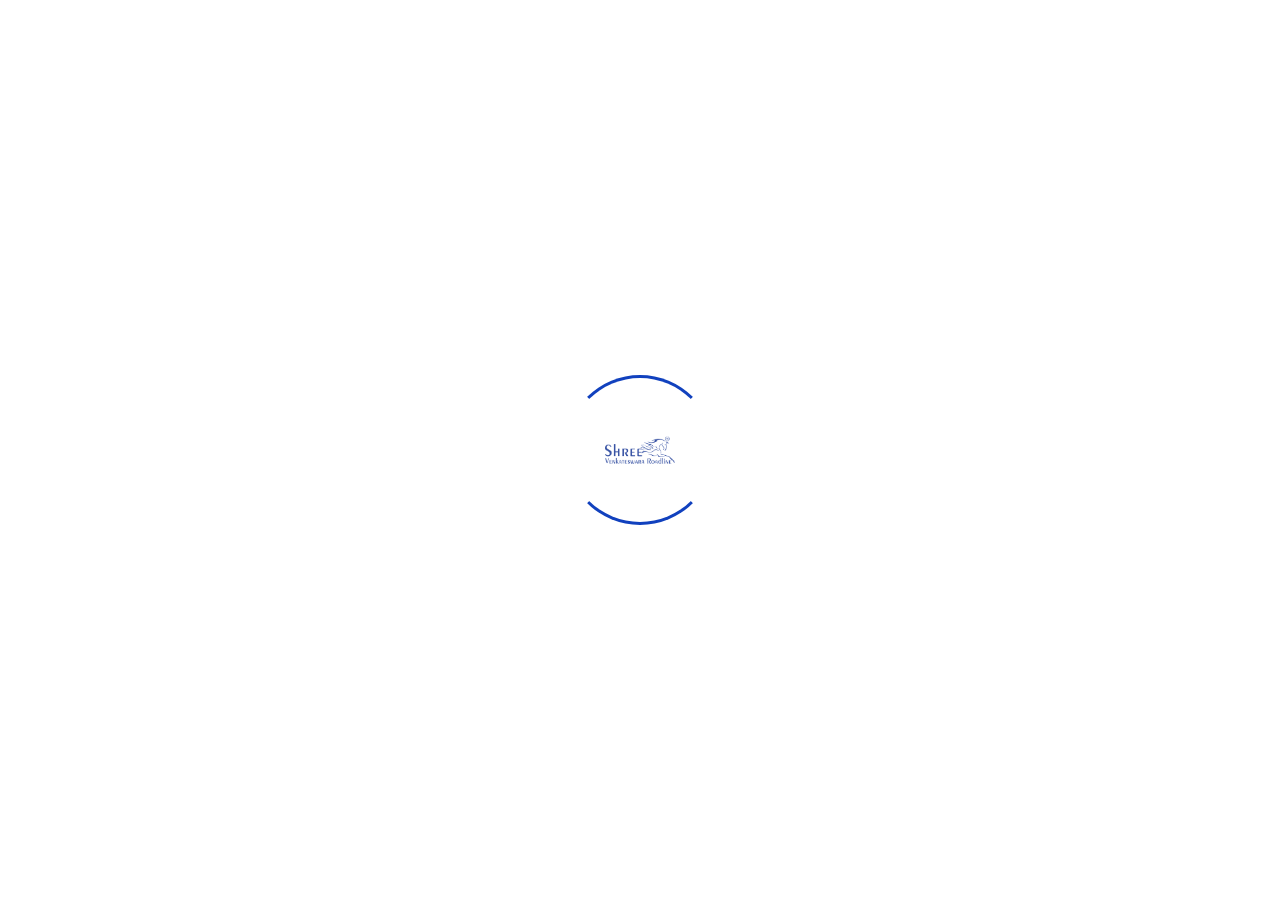
==== About.html @ d916f6ee "temp" ====
﻿<!DOCTYPE html>
<html lang="zxx">

<head>
    <meta charset="utf-8">
    <meta http-equiv="x-ua-compatible" content="ie=edge">
    <title>Shree Venkateswara Roadline - Worldwide Shipping and Professional Solutions</title>
    <meta name="keywords" content="Shree Venkateswara Roadline - Worldwide Shipping and Professional Solutions">
    <meta name="robots" content="INDEX,FOLLOW">
    <!-- Mobile Specific Metas -->
    <meta name="viewport" content="width=device-width, initial-scale=1, shrink-to-fit=no">
    <!-- Favicons  -->
    <link rel="icon" type="image/png" sizes="32x32" href="assets/images/favicon.png">
    <!-- framework of css -->
    <link rel="stylesheet" href="assets/css/bootstrap-lib/bootstrap.min.css">
    <!-- default sheet of css -->
    <link rel="stylesheet" href="assets/css/default.css">
    <!-- style sheet of css -->
    <link rel="stylesheet" href="assets/css/style.css">
    <!-- font awesome icon link  -->
    <link rel="stylesheet" href="assets/font-awesome-lib/icon/all.min.css">
    <!-- slick-slider link css -->
    <link rel="stylesheet" href="assets/css/slick.min.css">
    <!-- animation of css -->
    <link rel="stylesheet" href="assets/css/aos.css">
</head>

<body>
    <div class="site-wrapper">
        <!-- 1.1. Header section -->
        <header>
            <div class="container">
                <!-- Main Navbar -->
                <nav class="navbar navbar-expand-lg">
                    <div class="container-fluid">
                        <a class="nav-logo" href="index.html">
                            <figure><img src="assets/images/logo1.png" alt="logo"></figure>
                        </a>
                        <div class="collapse navbar-collapse">
                            <ul class="navbar-nav mb-2 mb-lg-0">
                                <li class="nav-item">
                                    <a class="nav-link" href="index.html">Home</a>
                                </li>
                                <li class="nav-item">
                                    <a class="nav-link active" href="About.html">About Us</a>
                                </li>
                                <!-- <li class="nav-item">
                                    <a class="nav-link" href="Services.html">Services</a>
                                </li> -->
                                <!-- <li class="dropdown">
                                    <a class="nav-link" href="#">Pages <i class="fa-sharp fa-solid fa-sort-down"></i></a>
                                    <ul class="dropdown-menu">
                                        <li>
                                            <a class="dropdown-item" href="Blog.html">Our Blog</a>
                                        </li>
                                        <li>
                                            <a class="dropdown-item" href="BlogDetails.html">Blog Detail</a>
                                        </li>
                                        <li>
                                            <a class="dropdown-item" href="CaseStudies.html">Case Studies</a>
                                        </li>
                                        <li>
                                            <a class="dropdown-item" href="CaseStudiesDetail.html">Case Studies
                                                Detail</a>
                                        </li>
                                        <li>
                                            <a class="dropdown-item" href="Testimonial.html">Testimonials</a>
                                        </li>
                                        <li>
                                            <a class="dropdown-item" href="Faq.html">FAQs</a>
                                        </li>
                                        <li>
                                            <a class="dropdown-item" href="ErrorPage.html">404</a>
                                        </li>
                                        <li>
                                            <a class="dropdown-item" href="ComingSoon.html">Coming Soon</a>
                                        </li>
                                    </ul>
                                </li>
                                <li class="nav-item">
                                    <a class="nav-link" href="Team.html">Team</a>
                                </li> -->
                                <li class="nav-item">
                                    <a class="nav-link" href="Contact.html">Contact</a>
                                </li>
                            </ul>
                        </div>
                        <div> <a href="Contact.html" class="hover1">Get a Quote</a></div>
                        <button onclick="open_aside()" type="button" aria-label="openSide">
                            <i class="fa-solid fa-bars"></i>
                        </button>
                    </div>
                </nav>
                <!-- Side Navbar for Small Screen -->
                <aside>
                    <div id="sideNav">
                        <div class="d-flex nav-logo ">
                            <figure class="navbar-brand">
                                <a href="index.html"><img src="assets/images/logo1.png" alt="logo"></a>
                            </figure>
                            <button class="fa-solid fa-xmark" onclick="close_aside()" aria-label="closeSide"></button>
                        </div>
                        <ul>
                            <li class="nav-item">
                                <a aria-current="page" href="index.html">Home</a>
                            </li>
                            <li class="nav-item">
                                <a class="active" href="About.html">About Us</a>
                            </li>
                            <!-- <li class="nav-item">
                                <a href="Services.html">Services</a>
                            </li>
                            <li class="nav-item">
                                <a href="Team.html">Team</a>
                            </li> -->
                            <li class="nav-item">
                                <a href="Contact.html">Contact</a>
                            </li>
                            <!-- <li class="nav-item">
                                <div id="slid-btn">
                                    <button>Pages</button>
                                    <i class="fa-solid fa-caret-down ps-2"></i>
                                </div>
                                <ul id="slid-drop">
                                    <li><a href="Blog.html">Our Blog</a></li>
                                    <li><a href="BlogDetails.html">Blog Detail</a></li>
                                    <li><a href="CaseStudies.html">Case Studies</a></li>
                                    <li><a href="CaseStudiesDetail.html">Case Studies Detail</a></li>
                                    <li><a href="Testimonial.html">Testimonials</a></li>
                                    <li><a href="Faq.html">FAQs</a></li>
                                    <li><a href="ErrorPage.html">404</a></li>
                                    <li><a href="ComingSoon.html">Coming Soon</a></li>
                                </ul>
                            </li> -->
                        </ul>
                    </div>
                </aside>
            </div>
        </header>
        <!-- End of 1.1. Header section -->

        <!-- 2.1. SubPage-Hero section -->
        <section class="SubPage-Hero">
            <div class="container" data-aos="fade-down">
                <h1>About Us</h1>
                <p>At Shree Venkateswara Roadline, we’re more than just a transport company –
                     we’re a dedicated partner in your business’s success,
                      bringing experience, integrity, and the drive to deliver excellence every day.</p>
            </div>
        </section>
        <!-- End of 2.1. SuBpage-Hero section -->

        <!-- 2.2. Company-Info section -->
        <section class="Company-Info">
            <div class="container">
                <div class="row">
                    <div class="col-lg-6">
                        <div data-aos="fade-down">
                            <figure>
                                <img src="assets/images/About/about.jpg" alt="aboutImg1">
                            </figure>
                            <div class="d-flex justify-content-between mt-lg-4 gap-3">
                                <div>
                                    <h1><span class="number" data-final-value="15+">0</span>+</h1>
                                    <h3>Years Of Experience</h3>
                                </div>
                                <div>
                                    <h1><span class="number" data-final-value="99">0</span>%</h1>
                                    <h3>Successful Transport</h3>
                                </div>
                            </div>
                        </div>
                    </div>
                    <div class="col-lg-6">
                        <div class="flex-column gap-4" data-aos="fade-up">
                            <div>
                                <h2>Company History</h2>
                                <h3>Experience, Commitment, and Dedication 


                                    <span>
                                        in Every Mile
                                    </span>
                                </h3>
                                <p style="text-align: justify;">Shree Venkateswara Roadline [Regd.], a trusted name in the transport and logistics industry. 
                                    Founded by R.G. Ramaraj, an experienced professional with over seven years of experience in handling and transport services with 
                                    Sunder & Co., our company has grown steadily since its inception on 2005. Starting with a single trailer, we have expanded our fleet and services significantly, 
                                    fueled by our dedication to reliable service and strong customer relationships.</p>
                            </div>
                            <div class="d-flex flex-column gap-4 position-relative">
                                <hr>
                                <div class="d-flex align-items-start">
                                    <figure class="mt-2"><img src="assets/images/icons/costEffective.png" alt="icon1">
                                    </figure>
                                    <div class="pt-5">
                                        <h3>Preparation for Delivery</h3>
                                        <p class="m-0">from final route planning to confirming delivery requirements.
                                        </p>
                                    </div>
                                </div>
                                <div class="d-flex align-items-start">
                                    <figure class="mt-2"><img src="assets/images/icons/wideRange.png" alt="icon2">
                                    </figure>
                                    <div class="pt-5">
                                        <h3>On-the-Road Execution</h3>
                                        <p class="m-0">Transporting the goods with precision, ensuring that every detail is taken care of during the journey for a smooth and efficient delivery process.
                                    </p>
                                    </div>
                                </div>
                                <div class="d-flex align-items-start">
                                    <figure class="mt-2"><img src="assets/images/icons/LogisticsOperation.png" alt="icon3"></figure>
                                    <div class="pt-5">
                                        <h3>Final Mile Completion and Customer Satisfaction</h3>
                                        <p class="m-0">The final step – delivering your loads on time, in perfect condition, with seamless coordination for the successful handover to the customer.
                                        </p>
                                    </div>
                                </div>
                            </div>
                            <div class="pt-4">
                                <a class="hover1" href="Contact.html">Contact Us</a>
                            </div>
                        </div>
                    </div>
                </div>
            </div>
        </section>
        <!-- End of 2.2. Company-Info section -->

        <!-- 2.3. Values section -->
        <section class="Values">
            <div class="container">
                <div class="row">
                    <div class="col-md-6">
                        <div>
                            <h4>Company Values</h4>
                            <h2><span>Our Core</span> Values</h2>
                            <p>We are dedicated to ongoing improvement, providing affordable pricing while fostering long-term partnerships with our clients through honest, efficient, and trustworthy service. Partner with us for all your logistics needs and experience the reliability you deserve.


                            </p>
                        </div>
                    </div>
                    <div class="col-md-6">
                        <figure>
                            <img src="assets/images/About/about-us2.png" alt="aboutUs">
                        </figure>
                    </div>
                </div>
                <div class="row mt-4 gy-4 justify-content-center ">
                    <div class="col-lg-3 col-sm-5">
                        <div class="d-flex gap-4 align-items-center flex-column h-100" data-aos="flip-left">
                            <figure>
                                <img src="assets/images/icons/growth.png" alt="valuesIcon">
                            </figure>
                            <h3>Growth</h3>
                        </div>
                    </div>
                    <div class="col-lg-3 col-sm-5">
                        <div class="d-flex gap-4 align-items-center flex-column h-100" data-aos="flip-left">
                            <figure>
                                <img src="assets/images/icons/collab.png" alt="valuesIcon">
                            </figure>
                            <h3>Collaboration</h3>
                        </div>
                    </div>
                    <div class="col-lg-3 col-sm-5">
                        <div class="d-flex gap-4 align-items-center flex-column h-100" data-aos="flip-left">
                            <figure>
                                <img src="assets/images/icons/commitment.png" alt="valuesIcon">
                            </figure>
                            <h3>Commitment</h3>
                        </div>
                    </div>
                    <div class="col-lg-3 col-sm-5">
                        <div class="d-flex gap-4 align-items-center flex-column h-100" data-aos="flip-left">
                            <figure>
                                <img src="assets/images/icons/integrity.png" alt="valuesIcon">
                            </figure>
                            <h3>Integrity & Respect</h3>
                        </div>
                    </div>
                </div>
            </div>
        </section>
        <!-- End of 2.3. Values section -->

        <!-- 1.5. Logistics section -->
        <section class="Logistics .About_Logistics">
            <div class="container">
                <div class="row">
                    <div class="col-lg-6 d-none d-lg-block"></div>
                    <div class="col-lg-6">
                        <div data-aos="fade-up">
                            <h4>We are Logistics</h4>
                            <h2>Your Best Guide to Moving your Logistics in Southern India</h2>
                            <!-- <p>Lorem Ipsum is simply dummy text of the printing and typesetting industry.</p>
                            <form name="track">
                                <input autocomplete="off" type="text" name="trackingId" placeholder="Enter Your Tracking Id" required="">
                                <button class="hover2">Track</button>
                            </form> -->
                        </div>
                    </div>
                </div>
            </div>
        </section>
        <!-- End of 1.5. Logistics section -->

        <!-- 1.6. Choose-us section -->
        <section class="Choose-us">
            <div class="container">
                <div class="row">
                    <div class="col-lg-6">
                        <div data-aos="fade-up">
                            <h4>Why Choose Us</h4>
                            <h2>Trusted By Hundreds <span>Of Happy Customers</span></h2>
                            <!-- <p>Lorem Ipsum is simply dummy text of the printing and typesetting industry. Lorem Ipsum
                                has
                                been
                                the
                                industry's standard
                                dummy text ever.</p> -->
                            <div><a href="Services.html" class="hover1">Read More</a></div>
                            <div class="d-flex">
                                <div data-aos="flip-left">
                                    <figure><img src="assets/images/icons/tracking.png" alt="chooseUsIcon1"></figure>
                                    <h3>Seamless delivery</h3>
                                    <!-- <p>Lorem Ipsum is simply dummy text</p> -->
                                </div>
                                <div data-aos="flip-left">
                                    <figure><img src="assets/images/icons/headphone.png" alt="chooseUsIcon2"></figure>
                                    <h3>Dedicated Support</h3>
                                    <!-- <p>Lorem Ipsum is simply dummy text</p> -->
                                </div>
                            </div>
                        </div>
                    </div>
                    <div class="col-lg-6">
                        <figure data-aos="fade-up">
                            <img src="assets/images/About/why-us.png" alt="chooseUsImg">
                        </figure>
                    </div>
                </div>
            </div>
        </section>
        <!-- End of 1.6. Choose-us section -->

        <!-- 1.14. News section -->
        <!-- <section class="News About-News">
            <div class="container">
                <h4>Latest News</h4>
                <h2 class="my-2">Our Article And Resources</h2>
                <p>Lorem ipsum dolor sit amet consectetur. Nullam vel semper vivamus tempus proin tristique amet nunc
                    lacus
                </p>
                <div class="row">
                    <div class="col-sm-6 col-md-4 mt-3 mt-md-0">
                        <figure data-aos="flip-left">
                            <div class="d-flex">
                                <div>
                                    <figure>
                                        <img src="assets/images/About/person1.png" alt="personProfileImg1">
                                        <p><a href="#">John Doe</a></p>
                                    </figure>
                                    <figure>
                                        <i class="fa-regular fa-message"></i>
                                        <p><a href="#">2 Comments</a></p>
                                    </figure>
                                </div>
                                <h5><a class="text-dark" href="BlogDetails.html">Loreum Ipsum Dummy Text data
                                        Loreum Ipsum Dummy Text Data</a></h5>
                                <p>"Lorem dolor sit amet. Lorem dolor sit amet. Lorem dolor sit amet. Lorem dolor sit
                                    amet. Lorem dolor sit amet. Lorem dolor sit amet."</p>
                                <div><a href="BlogDetails.html"><i class="fa-solid fa-arrow-right"></i> Read More</a>
                                </div>
                            </div>
                            <img src="assets/images/About/News1.png" alt="NewsSection1">
                        </figure>
                    </div>
                    <div class="col-sm-6 col-md-4 mt-3 mt-md-0">
                        <figure data-aos="flip-left">
                            <div class="d-flex">
                                <div>
                                    <figure>
                                        <img src="assets/images/About/person2.png" alt="personProfileImg2">
                                        <p><a href="#">Williamson</a></p>
                                    </figure>
                                    <figure>
                                        <i class="fa-regular fa-message"></i>
                                        <p><a href="#">2 Comments</a></p>
                                    </figure>
                                </div>
                                <h5><a class="text-dark" href="BlogDetails.html">Loreum Ipsum Dummy Text data
                                        Loreum Ipsum Dummy Text Data</a></h5>
                                <p>"Lorem dolor sit amet. Lorem dolor sit amet. Lorem dolor sit amet. Lorem dolor sit
                                    amet. Lorem dolor sit amet. Lorem dolor sit amet."</p>
                                <div><a href="BlogDetails.html"><i class="fa-solid fa-arrow-right"></i> Read More</a>
                                </div>
                            </div>
                            <img src="assets/images/About/News2.png" alt="NewsSection2">
                        </figure>
                    </div>
                    <div class="col-sm-6 col-md-4 mt-3 mt-md-0">
                        <figure data-aos="flip-left">
                            <div class="d-flex">
                                <div>
                                    <figure>
                                        <img src="assets/images/About/person3.png" alt="personProfileImg3">
                                        <p><a href="#">Elizabeth</a></p>
                                    </figure>
                                    <figure>
                                        <i class="fa-regular fa-message"></i>
                                        <p><a href="#">2 Comments</a></p>
                                    </figure>
                                </div>
                                <h5><a class="text-dark" href="BlogDetails.html">Loreum Ipsum Dummy Text data
                                        Loreum Ipsum Dummy Text Data</a></h5>
                                <p>"Lorem dolor sit amet. Lorem dolor sit amet. Lorem dolor sit amet. Lorem dolor sit
                                    amet. Lorem dolor sit amet. Lorem dolor sit amet."</p>
                                <div><a href="BlogDetails.html"><i class="fa-solid fa-arrow-right"></i> Read More</a>
                                </div>
                            </div>
                            <img src="assets/images/About/News3.png" alt="NewsSection3">
                        </figure>
                    </div>
                </div>
            </div>
        </section> -->
        <!-- End of 1.14. News section -->

        <!-- 1.15. Subscribe section -->
        <!-- <section class="Subscribe">
            <div class="container">
                <div class="position-relative">
                    <div class="row">
                        <div class="col-lg-4 col-md-5">
                            <figure><img src="assets/images/index/footer.png" alt="personsImage"></figure>
                        </div>
                        <div class="col-lg-8 col-md-7">
                            <div class="content">
                                <h3>Subscribe Our News Letter</h3>
                                <h2>Coverage That Protect Your World!</h2>
                                <form>
                                    <div>
                                        <input type="email" name="subscribeMail" placeholder="Type Your Email" required="">
                                        <button type="submit">Subscribe</button>
                                    </div>
                                </form>
                            </div>
                        </div>
                    </div>
                </div>
                <div class="modal fade" data-bs-backdrop="static" data-bs-keyboard="false" tabindex="-1" aria-hidden="true">
                    <div class="modal-dialog modal-dialog-centered">
                        <div class="modal-content">
                            <img src="assets/images/icons/submitted.gif" alt="submitIcon">
                            <div>
                                <h3>Email Submitted</h3>
                                <h6>Your Email has been successfully submitted. Thanks for Subscribing</h6>
                            </div>
                            <button type="button" class="hover1 m-auto" data-bs-dismiss="modal">Close</button>
                        </div>
                    </div>
                </div>
            </div>
        </section> -->
        <!-- End of 1.15. Subscribe section -->

        <!-- 1.16. Footer section -->
        <footer>
            <div class="container">
                <div class="d-flex content">
                    <div class="d-flex flex-column gap-4 justify-content-between ">
                        <div class="d-flex align-items-center flex-column gap-5">
                            <div>
                                <figure><a href="index.html"><img src="assets/images/logo2.png" alt="logo"></a></figure>
                            </div>
                            <!-- <div class="social d-flex">
                                <a href="#"><i class="fa-brands fa-facebook"></i></a>
                                <a href="#"><i class="fa-brands fa-instagram"></i></a>
                                <a href="#"><i class="fa-brands fa-twitter"></i></a>
                                <a href="#"><i class="fa-brands fa-linkedin"></i></a>
                            </div> -->
                        </div>
                        <div class="d-flex gap-lg-5 gap-md-4 gap-4 align-items-end flex-wrap">
                            <div>
                                <a href="#">
                                    <div class="d-flex gap-md-3 gap-2 align-items-center">
                                        <div><i class="fa-solid fa-house"></i></div>
                                        <div>
                                            <h4>Company Address</h4>
                                            <p>#263, V.S.Mani nagar,First Gate, First Floor, Chennai - 600060</p>
                                        </div>
                                    </div>
                                </a>
                            </div>
                            <hr>
                            <div>
                                <a href="#">
                                    <div class="d-flex gap-md-3 gap-2 align-items-center">
                                        <div><i class="fa-solid fa-envelope"></i></div>
                                        <div>
                                            <h4>Email Address</h4>                                            
                                            <p><a href="mailto:shreevenkateswararoadline@gmail.com">shreevenkateswararoadline@gmail.com</a></p>
                                        </div>
                                    </div>
                                </a>
                            </div>
                            <hr>
                            <div>
                                <a href="#">
                                    <div class="d-flex gap-md-3 gap-2 align-items-center">
                                        <div><i class="fa-solid fa-phone"></i></div>
                                        <div>
                                            <h4>Phone Number</h4>
                                            <p>044-25530296</p>
                                        </div>
                                    </div>
                                </a>
                            </div>
                        </div>
                    </div>
                    <hr>
                    <div>
                        <ul class="d-flex m-0">
                            <li><a href="index.html">Home</a></li>
                            <li><a href="About.html">About Us</a></li>
                            <!-- <li><a href="Services.html">Services</a></li>
                            <li><a href="Team.html">Team</a></li> -->
                            <li><a href="Contact.html">Contact</a></li>
                        </ul>
                    </div>
                </div>
            </div>
            <div class="copyright  ">
                <div class="container">
                    <p>Copyright &copy; 2024 Shree Venkateswara Roadline. All Rights Reserved.</p>
                </div>
            </div>
            <div class="scrollToTop">
                <div class="arrowUp">
                    <i class="fa-solid fa-arrow-up"></i>
                </div>
                <div class="water">
                    <svg viewbox="0 0 560 20" class="water_wave water_wave_back">
                        <use xlink:href="#wave"></use>
                    </svg>
                    <svg viewbox="0 0 560 20" class="water_wave water_wave_front">
                        <use xlink:href="#wave"></use>
                    </svg>
                    <svg version="1.1" xmlns="http://www.w3.org/2000/svg" xmlns:xlink="http://www.w3.org/1999/xlink" viewbox="0 0 560 20" style="display: none;">
                        <symbol id="wave">
                            <path d="M420,20c21.5-0.4,38.8-2.5,51.1-4.5c13.4-2.2,26.5-5.2,27.3-5.4C514,6.5,518,4.7,528.5,2.7c7.1-1.3,17.9-2.8,31.5-2.7c0,0,0,0,0,0v20H420z">
                            </path>
                            <path d="M420,20c-21.5-0.4-38.8-2.5-51.1-4.5c-13.4-2.2-26.5-5.2-27.3-5.4C326,6.5,322,4.7,311.5,2.7C304.3,1.4,293.6-0.1,280,0c0,0,0,0,0,0v20H420z">
                            </path>
                            <path d="M140,20c21.5-0.4,38.8-2.5,51.1-4.5c13.4-2.2,26.5-5.2,27.3-5.4C234,6.5,238,4.7,248.5,2.7c7.1-1.3,17.9-2.8,31.5-2.7c0,0,0,0,0,0v20H140z">
                            </path>
                            <path d="M140,20c-21.5-0.4-38.8-2.5-51.1-4.5c-13.4-2.2-26.5-5.2-27.3-5.4C46,6.5,42,4.7,31.5,2.7C24.3,1.4,13.6-0.1,0,0c0,0,0,0,0,0l0,20H140z">
                            </path>
                        </symbol>
                    </svg>
                </div>
            </div>
        </footer>
        <!-- End of 1.16. Footer section -->
    </div>

    <!-- bootstrap min javascript -->
    <script data-cfasync="false" src="../cdn-cgi/scripts/5c5dd728/cloudflare-static/email-decode.min.js"></script><script src="assets/js/javascript-lib/bootstrap.min.js"></script>
    <!-- j Query -->
    <script src="assets/js/jquery.js"></script>
    <!-- slick slider js -->
    <script src="assets/js/slick.min.js"></script>
    <!-- main javascript -->
    <script src="assets/js/custom.js"></script>
    <!-- animation from javascript -->
    <script src="assets/js/aos.js"></script>
    <script>
        AOS.init({
            once: true,
            duration: 1500,
        });
    </script>
<script>(function(){function c(){var b=a.contentDocument||a.contentWindow.document;if(b){var d=b.createElement('script');d.innerHTML="window.__CF$cv$params={r:'8df20a2b78b6833f',t:'MTczMTAzMTk2NC4wMDAwMDA='};var a=document.createElement('script');a.nonce='';a.src='/cdn-cgi/challenge-platform/scripts/jsd/main.js';document.getElementsByTagName('head')[0].appendChild(a);";b.getElementsByTagName('head')[0].appendChild(d)}}if(document.body){var a=document.createElement('iframe');a.height=1;a.width=1;a.style.position='absolute';a.style.top=0;a.style.left=0;a.style.border='none';a.style.visibility='hidden';document.body.appendChild(a);if('loading'!==document.readyState)c();else if(window.addEventListener)document.addEventListener('DOMContentLoaded',c);else{var e=document.onreadystatechange||function(){};document.onreadystatechange=function(b){e(b);'loading'!==document.readyState&&(document.onreadystatechange=e,c())}}}})();</script></body>

</html>
---- assets/css/default.css ----
/*------------------------------------------------------------------
* Project:        Fregistax - Worldwide Shipping and Professional Solutions
* Author:         Evonicmedia
* URL:            https://themeforest.net/user/evonicmedia/portfolio
* Created:        08/19/2024
-------------------------------------------------------------------*/

/* import font family == Poppins == */
@import url('../../../css2');
/* import font family == Akshar == */
@import url('../../../css2-1');

html,
body,
div,
span,
applet,
object,
iframe,
h1,
h2,
h3,
h4,
h5,
h6,
a,
p,
blockquote,
pre,
abbr,
acronym,
address,
big,
cite,
code,
del,
dfn,
em,
img,
ins,
kbd,
q,
s,
samp,
small,
strike,
strong,
sub,
sup,
tt,
var,
b,
u,
i,
center,
dl,
dt,
dd,
ol,
ul,
li,
fieldset,
form,
label,
legend,
table,
caption,
tbody,
tfoot,
thead,
tr,
th,
td,
article,
aside,
canvas,
details,
embed,
figure,
figcaption,
footer,
header,
hgroup,
menu,
nav,
output,
ruby,
section,
summary,
time,
mark,
audio,
video {
    margin: 0;
    padding: 0;
    border: 0;
    font-size: 100%;
}

/* HTML5 display-role reset for older browsers */
/* =====  01. Reset  ====== */
article,
aside,
details,
figcaption,
figure,
footer,
header,
hgroup,
menu,
nav,
section {
    display: block;
    margin: 0;
}

body {
    font-family: 'Poppins', sans-serif;
    line-height: 1;
}

ol,
ul {
    list-style: none;
}

blockQuote,
q {
    Quotes: none;
}

blockQuote:before,
blockQuote:after,
q:before,
q:after {
    content: "";
}

button:focus,
select:focus,
input:focus,
textarea:focus {
    outline: none;
}

table {
    border-collapse: collapse;
    border-spacing: 0;
}

select {
    -webkit-user-select: none;
    -moz-user-select: none;
    -ms-user-select: none;
    user-select: none;
}

input:-webkit-autofill,
input:-webkit-autofill:hover,
input:-webkit-autofill:focus,
input:-webkit-autofill:active {
    border: 1px solid #F1F1F1;
    -webkit-text-fill-color: #000;
    -webkit-box-shadow: 0px 0px 0px 1000px #FFF inset;
    transition: background-color 5000s ease-in-out 0s;
}

select::-ms-expand {
    display: none;
}

label {
    font-weight: normal;
}

iframe {
    width: 100%;
}

/* =====  End of 01. Reset  ====== */
/* ===== 02. Global Style ===== */
h1 {
    font-size: 65px;
    font-weight: 700;
    line-height: 72px;
    font-family: 'Akshar', sans-serif;
}

h2 {
    font-size: 44px;
    font-weight: 700;
    line-height: 48px;
    font-family: 'Akshar', sans-serif;
}

h3 {
    font-size: 24px;
    font-weight: 500;
    line-height: 32px;
    font-family: 'Akshar', sans-serif;
}

h4 {
    font-size: 22px;
    font-weight: 500;
    line-height: 33px;
    font-family: 'Poppins', sans-serif;
}

h5 {
    font-size: 18px;
    font-weight: 500;
    line-height: 27px;
    font-family: 'Poppins', sans-serif;
}

h6 {
    font-size: 14px;
    font-weight: 500;
    line-height: 21px;
    font-family: 'Poppins', sans-serif;
}

p {
    font-size: 16px;
    line-height: 24px;
    font-weight: 400;
    font-family: 'Poppins', sans-serif;
}

button {
    font-size: 18px;
    line-height: 24px;
    font-weight: 400;
    font-family: 'Poppins', sans-serif;
}

a {
    font-size: 18px;
    line-height: 24px;
    font-family: 'Poppins', sans-serif;
    text-decoration: none;
}

.hover1 {
    display: inline-block;
    color: #FFF;
    background-color: #1141BE;
    padding: 15px 30px;
    border-radius: 8px;
    transition: all 0.3s ease;
}

.hover1:hover {
    background-color: #FFCD06 !important;
    color: #3E3F41 !important;
}

.hover2 {
    display: inline-block;
    color: #3E3F41;
    background-color: #FFCD06;
    padding: 15px 30px;
    border-radius: 8px;
}

.hover2:hover {
    background-color: #1141BE !important;
    color: #FFF !important;
    transition: all 0.3s ease;
}

/* form validation massage */
.modal-content {
    background: #F1F1F1;
    padding: 40px;
}

.modal-content img {
    margin: auto;
}

.modal-content div {
    padding: 40px 0px;
    width: 350px;
    margin: auto;
}

.modal-content h3,
.modal-content h6 {
    margin: auto;
    text-align: center;
}

.modal-content h6 {
    margin: 15px auto;
}

.modal .hover1 {
    width: 100px;
    padding: 12px 24px;
    border: none;
}

/* Scroll To Top Button */
.scrollToTop {
    display: none;
    height: 60px;
    width: 60px;
    position: fixed;
    bottom: 20px;
    right: 20px;
    background-color: #c6c5c5;
    border-radius: 50%;
    overflow: hidden;
    cursor: pointer;
    z-index: 999;
}

.scrollToTop .arrowUp {
    position: absolute;
    left: 0;
    top: 0;
    z-index: 3;
    width: 100%;
    height: 100%;
    display: flex;
    align-items: center;
    justify-content: center;
    color: #FFF;
    font-size: 24px;
}

.scrollToTop .water {
    position: absolute;
    left: 0;
    top: 0;
    z-index: 2;
    width: 100%;
    height: 100%;
    transform: translateY(100%);
    background-color: #4D6DE3;
    transition: all 0.3s;
}

.scrollToTop .water_wave {
    width: 200%;
    position: absolute;
    bottom: 100%;
}

.scrollToTop .water_wave_back {
    right: 0;
    fill: #C7EEFF;
    animation: wave-back 1.4s infinite linear;
}

.scrollToTop .water_wave_front {
    left: 0;
    fill: #4D6DE3;
    margin-bottom: -1px;
    animation: wave-front 0.7s infinite linear;
}

#preloader {
    position: fixed;
    top: 0;
    left: 0;
    width: 100%;
    height: 100%;
    background-color: #FFF;
    display: flex;
    justify-content: center;
    align-items: center;
    z-index: 99999;
}

#preloader .position-relative {
    width: 150px;
    height: 150px;
}

#preloader .spinner {
    position: absolute;
    border: 3px solid #FFF;
    border-top: 3px solid #1141BE;
    border-bottom: 3px solid #1141BE;
    border-radius: 50%;
    width: 100%;
    height: 100%;
    animation: spin 2s linear infinite;
}

#preloader img {
    width: 70px;
    position: absolute;
    top: 50%;
    left: 50%;
    transform: translate(-50%, -50%);
}

.site-wrapper {
    visibility: hidden;
    overflow-y: hidden;
    height: 0;
}

@keyframes wave-front {
    100% {
        transform: translateX(-50%);
    }
}

@keyframes wave-back {
    100% {
        transform: translateX(50%);
    }
}

@keyframes spin {
    0% {
        transform: rotate(0deg);
    }

    100% {
        transform: rotate(360deg);
    }
}

@media screen and (max-width: 991px) {
    h1 {
        font-size: 55px;
        line-height: 60px;
    }

    .container,
    .container-md,
    .container-sm {
        max-width: 900px;
    }
}

@media screen and (max-width: 768px) {
    h1 {
        font-size: 52px;
        line-height: 60px;
    }

    h2 {
        font-size: 36px;
        line-height: 39px;
    }

    h3 {
        font-size: 22px;
        line-height: 30px;
    }

    h4 {
        font-size: 20px;
        line-height: 24px;
    }

    h5 {
        font-size: 16px;
        line-height: 24px;
    }

    h6 {
        font-size: 14px;
        line-height: 21px;
    }

    p {
        font-size: 14px;
        line-height: 22px;
    }

    a,
    input {
        font-size: 16px;
    }

    .scrollToTop {
        bottom: 15px;
        right: 15px;
        width: 50px;
        height: 50px;
    }

    .scrollToTop i {
        font-size: 22px;
    }
}

@media screen and (max-width: 480px) {
    h1 {
        font-size: 40px;
        line-height: 50px;
    }

    h2 {
        font-size: 26px;
        line-height: 30px;
    }

    h3 {
        font-size: 18px;
        line-height: 24px;
    }

    h4 {
        font-size: 16px;
        line-height: 22px;
    }

    h5 {
        font-size: 12px;
        line-height: 16px;
    }

    h6 {
        font-size: 12px;
        line-height: 20px;
    }

    p {
        font-size: 12px;
        line-height: 16px;
    }

    a {
        font-size: 14px;
    }

    .modal-content div {
        width: 100%;
    }
}

@media screen and (max-width: 360px) {
    h1 {
        font-size: 38px;
        line-height: 45px;
    }
}

/* ===== End of 02. Global Style ===== */
---- assets/css/style.css ----
/* 

    Theme Name:     Fregistax - Worldwide Shipping and Professional Solutions
    Author:         Evonicmedia
    Version:        1.0
    URL:            https://themeforest.net/user/evonicmedia/portfolio
    Created:        08/19/2024



    [Table of Content]

	    01. Index Page Style
            1.1. Header section
            1.2. Hero section
            1.3. About-us section
            1.4. We-Do section
            1.5. Logistics section
            1.6. Choose-us section
            1.7. Achievements section
            1.8. Quote section
            1.9. Case-studies section
            1.10. Testimonials section
            1.11. Team section
            1.12. Guide section
            1.13. Questions section
            1.14. News section
            1.15. Subscribe section
            1.16. Footer section

        02. About Page Style
            2.1. SubPage-Hero section
            2.2. Company-Info section
            2.3. Values section

        03. Contact Page Style
            3.1. Contact-Us section
            3.2. Map section

        04. Testimonial Page Style
            4.1. Feedback section

        05. Blog Page Style

        06. BlogDetails Page Style
            6.1. Details section
            6.2. Reply section

        07. Services Page Style

        08. Team Page Style

        09. FAQ Page Style

        10. CaseStudies Page Style
            10.1. Past-studies section

        11. CaseStudiesDetail Page Style

        12. ComingSoon Page Style

        13. 404 Page Style
            13.1. Page-not-found section

 */





/* 1.1. Header section */

/* main navBar */
.navbar {
    padding: 12px 0px;
}

.navbar .container-fluid {
    align-items: center;
    gap: 30px;
}

.nav-logo img {
    width: 160px;
}

.navbar-collapse {
    justify-content: flex-end;
}

.navbar-collapse ul:nth-child(1) {
    display: flex;
    justify-content: space-between;
    align-items: center;
    gap: 12px;
}

.navbar-collapse ul:nth-child(1) li a {
    padding: 7px !important;
    font-weight: 400;
    color: #00263B;
}

header a.active,
header a:hover {
    color: #1141BE !important;
}

.navbar .container-fluid button {
    display: none;
    padding: 9px 14px;
    background-color: #1141BE;
    border: none;
    border-radius: 10px;
    font-size: 25px;
    color: #FFF;
}

.dropdown .fa-sort-down {
    position: relative;
    top: -2px;
}

.dropdown ul {
    width: 200px;
}

.dropdown-menu {
    display: block;
    overflow: hidden;
    padding: 0px;
    transition: all 0.3s ease-in;
    visibility: hidden;
}

.navbar-collapse .dropdown .dropdown-menu li a {
    padding: 14px 10px !important;
    font-size: 16px;
    text-align: start;
}

.dropdown ul li a:hover,
.dropdown ul li a.active {
    background-color: #1141BE;
    color: #FFF !important;
}

/* Side Navbar */
aside #sideNav {
    width: 280px;
    position: fixed;
    height: 100vh;
    top: 0px;
    left: -355px;
    overflow-x: hidden;
    transition: 0.5s;
    padding: 20px;
    z-index: 99;
    background-color: #F1F1F1;
}

aside #sideNav .d-flex {
    justify-content: space-between;
    align-items: baseline;
    width: 100%;
}

aside .fa-xmark {
    padding: 8px 13px;
    background-color: #1141BE;
    color: #FFF;
    border: none;
    border-radius: 10px;
    font-size: 22px;
    position: relative;
    top: 4px;
}

aside ul {
    padding: 0px;
}

aside ul ul {
    padding: 0px;
    padding-top: 12px;
}

aside a,
aside button {
    color: #3E3F41;
    border: none;
}

aside a:hover {
    color: #1141BE;
}

aside li {
    padding: 12px 3px;
}

#slid-btn button {
    background-color: transparent;
    padding: 0px;
}

#slid-btn .fa-caret-down {
    color: #000;
}

#slid-drop {
    display: none;
}

#slid-drop li {
    padding: 12px 0px;
}

.aside-dropdwon {
    display: block !important;
}

@media (max-width: 1199px) {
    .navbar-collapse ul:nth-child(1) {
        gap: 12px;
    }

    #sideNav #slid-btn button {
        font-size: 16px;
    }

    .navbar .container-fluid .hover1:nth-of-type(1) {
        display: none;
    }

    .navbar .nav-logo {
        flex-grow: 1;
    }
}

@media (max-width: 991px) {
    #sideNav #slid-btn button {
        font-size: 18px;
    }

    .navbar {
        padding: 12px 0px;
        margin: auto;
        width: 99%;
    }

    .navbar .container-fluid .navbar-collapse {
        display: none !important;
    }

    .navbar .container-fluid button {
        display: block;
    }

    .nav-logo img {
        width: 170px;
    }

    aside .d-flex {
        padding-bottom: 20px;
    }

    .navbar .hover1 {
        padding: 9px 30px;
    }
}

@media (max-width: 768px) {
    .navbar {
        padding: 18px 0px;
    }

    #sideNav #slid-btn button,
    #slid-btn .fa-caret-down {
        font-size: 16px;
    }

    .nav-logo img {
        width: 150px;
    }

    .navbar .container-fluid button {
        padding: 8px 12px;
        font-size: 22px;
    }
}

@media (max-width: 480px) {
    .navbar {
        padding: 8px 0px;
    }

    .nav-logo img {
        width: 140px;
    }

    aside .fa-xmark {
        font-size: 16px;
    }

    .navbar .container-fluid button {
        padding: 6px 10px;
        font-size: 20px;
    }

    #sideNav a {
        font-size: 16px;
    }

    .navbar .hover1 {
        padding: 6px 16px;
    }

    .navbar .container-fluid {
        align-items: center;
        gap: 12px;
    }
}

@media (max-width: 360px) {
    .nav-logo {
        width: 90px;
    }
}

/* End of 1.1. Header section */
/* 1.2. Hero section */
.Hero {
    background: url('../images/bg/truck.png'), #F7F8FF;
    background-size: 100% 67%;
    background-repeat: no-repeat;
    background-position: top center;
    padding: 160px 0px 100px;
    overflow-x: hidden;
    position: relative;
}

.Hero::before {
    content: "";
    top: 0px;
    left: 0px;
    width: 100%;
    height: 67%;
    position: absolute;
    background: linear-gradient(90deg, #000000 -14.3%, rgba(0, 0, 0, 0.74) 41.8%, rgba(0, 0, 0, 0.21) 100.18%);
    z-index: 0;
}

.Hero .container a {
    margin: 40px 0px;
}

.Hero h4 {
    color: #FFCD06;
    margin-bottom: 16px;
}

.Hero h1,
.Hero p {
    color: #FFF;
    width: 735px;
    margin-bottom: 10px;
}

.Hero h1 span {
    font-weight: 500;
}

.Hero .row {
    margin: 70px 0px 0px;
}

.Hero .row .col-md-4 {
    background-color: #FFF;
    padding: 30px 60px;
    box-shadow: 0px 25px 40px 0px #0000001A;
    overflow: hidden;
}

.Hero .row .flex-column {
    padding: 30px 0px;
    gap: 15px;
}

.Hero .flex-column h3 {
    color: #3E3F41;
}

.Hero .flex-column h6 {
    color: #3E3F41;
    width: 280px;
}

.Hero .row .col-md-4 img {
    width: 50px;
}

.Hero .row .flex-column div {
    padding: 15px 0px;
}

.Hero .row .flex-column a {
    padding: 4px 16px;
    border-radius: 20px;
    background-color: #FFCD06;
    color: #3E3F41;
}

.Hero .col-md-4:nth-child(2) {
    margin: 0px -2px;
}

.Hero .row .col-md-4 {
    background: #FFF;
    position: relative;
    z-index: 3;
}

.Hero .row .col-md-4::after,
.Hero .row .col-md-4::before {
    position: absolute;
    content: '';
    width: 100%;
    height: 100%;
    top: 0px;
    left: 0px;
    opacity: 0 !important;
    z-index: -1;
}

.Hero .col-md-4:nth-child(1)::before {
    background-image: url('../images/index/hero-hover1.png');
}

.Hero .col-md-4:nth-child(2)::before {
    background-image: url('../images/index/hero-hover2.png');
}

.Hero .col-md-4:nth-child(3)::before {
    background-image: url('../images/index/hero-hover3.png');
}

.Hero .col-md-4::before {
    background-size: cover;
    background-repeat: no-repeat;
    background-position: center;
}

.Hero .row .col-md-4::after {
    background: #ffcd06e6;
}

.Hero .row .col-md-4:hover::after {
    opacity: 1 !important;
}

.Hero .row .col-md-4:hover::before {
    opacity: 1 !important;
    animation: incScale 0.5s forwards;
    animation-iteration-count: 1;
    animation-delay: 0.1s;
}

.Hero .row .col-md-4:hover a {
    background-color: #3E3F41;
    color: #FFCD06;
}

.Hero .row .col-md-4 i {
    transition: all 0.3s ease;
}

.Hero a:hover i {
    transform: translateX(4px);
}

@keyframes incScale {
    From {
        transform: scale(1);
    }

    TO {
        transform: scale(1.1);
    }
}

@media (max-width: 1200px) {
    .Hero .flex-column h6 {
        width: 100%;
    }
}

@media (max-width: 991px) {

    .Hero {
        background-size: auto 52%;
        padding: 100px 0px;
    }

    .Hero::before {
        height: 52%;
    }

    .Hero h1,
    .Hero p {
        width: 100%;
        margin: 10px auto;
    }

    .Hero .row {
        margin: 40px 0px 0px;
    }

    .Hero .row .col-md-4 {
        padding: 20px;
    }
}

@media (max-width: 768px) {
    .Hero {
        padding: 70px 0px;
        text-align: center;
    }

    .Hero p {
        width: 75%;
    }

    .Hero .container a {
        margin: 10px 0px;
    }

    .Hero .row .col-md-4 {
        text-align: start;
    }

    .Hero .row .flex-column {
        padding: 0px;
    }
}

@media (max-width: 767px) {

    .Hero {
        background-size: auto 35%;
    }

    .Hero::before {
        height: 35%;
    }

    .Hero .row .col-md-4 {
        margin: 12px 0px;
        text-align: start;
    }

    .Hero .container a {
        margin: 20px 0px;
    }

    .Hero .row .col-md-4 img {
        width: 40px;
    }
}

@media (max-width: 480px) {

    .Hero {
        background-size: auto 33%;
        padding-bottom: 50px;
    }

    .Hero::before {
        height: 33%;
    }

    .Hero .row .col-md-4 {
        padding: 40px 24px;
    }

    .Hero .col-md-4 div {
        align-items: center;
        text-align: center;
        width: 100%;
        margin: auto;
    }

    .Hero p {
        width: 100%;
    }
}

@media (max-width: 360px) {

    .Hero {
        background-size: auto 35%;
    }

    .Hero::before {
        height: 35%;
    }

    .Hero .row .col-md-4 {
        padding: 20px 12px;
    }
}

/* End of 1.2. Hero section */


/* 1.3. About-us section */
.About-us {
    background-color: #F7F8FF;
    padding-bottom: 100px;
}

.About-us .container {
    background: url("../images/bg/arrow-right.png");
    background-repeat: no-repeat;
    background-position: right 90%;
    background-size: cover;
}

.About-us .experience {
    position: absolute;
    top: 25%;
    left: 25%;
    background-color: #FFCD06;
    border-radius: 20px;
    z-index: 9;
    width: 150px;
    padding: 24px 0px;
    border: none;
    display: flex;
    flex-direction: column;
    justify-content: center;
}

.About-us .col-lg-6 figure img {
    border-radius: 40px;
    width: 100%;
}

.About-us h4 {
    color: #1141BE;
    margin-bottom: 25px;
}

.About-us .row p,
.About-us .row h2 {
    margin-bottom: 20px;
    width: 520px;
    color: #3E3F41;
}

.About-us .experience p,
.About-us .experience h2 {
    text-align: center;
    width: 100%;
}

.About-us .col-lg-6:nth-child(2) span {
    font-weight: 500;
}

.About-us a {
    margin: 45px 0px 65px;
}

.About-us .m-lg-0 {
    background-color: #FFF;
    border: 1px solid #F1F1F1;
    box-shadow: 0px 25px 40px 0px #0000001A;
    border-radius: 20px;
    padding: 26px;
    flex-wrap: nowrap;
    width: 570px;
}

.About-us h5 {
    color: #3E3F41;
}

.About-us .d-flex hr {
    margin: 0px;
    color: #F1F1F1;
    border: 0;
    border-top: var(--bs-border-width) solid;
    opacity: 1;
    width: 2px;
    background: #F1F1F1;
}

.About-us .align-items-stretch img {
    width: 50px;
}

.About-us .align-items-start {
    width: 50%;
}

.About-us .pt-2 {
    padding-top: 12px !important;
}

.About-us h2.text-center {
    margin: 100px 0px 50px;
    color: #3E3F41;
}

.About-us .CompaniesSlider {
    width: 90%;
    max-width: 1120px;
    margin: auto;
}

.About-us .CompaniesSlider img {
    width: 160px;
    opacity: 0.5;
    margin: 0px auto;
}

@media (max-width: 1400px) {
    .About-us a {
        margin: 50px 0px;
    }
}

@media (max-width: 1200px) {
    .About-us .container {
        background-position: right 150%;
    }

    .About-us .row p,
    .About-us .row h2 {
        margin: 15px 0px;
        width: 100%;
    }

    .About-us .m-lg-0 {
        padding: 18px;
        width: 100%;
    }
}

@media (max-width: 991px) {
    .About-us .row h4 {
        margin-bottom: 15px;
    }

    .About-us .row {
        background-position: right -100%;
        flex-direction: column-reverse !important;
    }

    .About-us .container {
        background-position: right 70%;
        text-align: center;
    }

    .About-us .col-lg-6 {
        width: 100%;
    }

    .About-us .row p,
    .About-us .row h2 {
        text-align: center;
    }

    .About-us .experience {
        top: 27%;
        left: 32%;
    }

    .About-us a {
        margin: 0px;
    }

    .About-us .m-lg-0 {
        width: 570px;
    }
}

@media (max-width: 768px) {
    .About-us {
        text-align: center;
        padding-bottom: 70px;
    }

    .About-us .row {
        background-position: right center;
    }

    .About-us h2.text-center {
        margin: 70px 0px 50px;
    }

    .About-us .row h2,
    .About-us .row p {
        width: 80%;
        text-align: center;
        margin: 15px auto;
    }

    .About-us .experience {
        top: 28%;
        left: 29%;
        width: 120px;
    }

    .About-us .experience p,
    .About-us .experience h2 {
        margin: unset;
        width: 100%;
    }

    .About-us .col-lg-6 figure img {
        border-radius: 20px;
    }

    .About-us .CompaniesSlider img {
        width: 160px;
    }
}

@media (max-width: 767px) {
    .About-us .m-lg-0 {
        width: 100%;
    }
}

@media (max-width: 540px) {
    .About-us .m-lg-0 {
        flex-direction: column;
    }

    .About-us .d-flex hr {
        width: 100%;
        height: 2px;
    }

    .About-us .align-items-start {
        width: 100%;
    }

    .About-us .pt-2 {
        font-size: 16px;
        padding-top: 8px !important;
        text-align: start;
    }

    .About-us .align-items-stretch img {
        width: 40px;
    }
}

@media (max-width: 480px) {
    .About-us {
        padding-bottom: 50px;
    }

    .About-us .row h2,
    .About-us .row p {
        width: 100%;
    }

    .About-us .col-lg-6:nth-of-type(1) {
        width: 100%;
    }

    .About-us .experience {
        top: 25%;
        left: 22%;
        width: 120px;
        padding: 24px 12px;
        min-height: 100px;
        place-items: center;
    }

    .About-us .CompaniesSlider img {
        width: 140px;
    }
}

@media (max-width: 360px) {
    .About-us .experience {
        width: 100%;
        padding: 4px;
        position: static;
    }

    .About-us .experience h2 {
        font-size: 24px;
    }

    .About-us .position-relative {
        flex-direction: column;
    }

    .About-us .row h2,
    .About-us .row p {
        width: 100%;
    }
}

/* End of 1.3. About-us section */


/* 1.4. We-Do section */
.We-Do {
    position: relative;
    top: 80px;
    padding-top: 20px;
    text-align: center;
    z-index: 1;
}

.We-Do h4 {
    color: #1141BE;
}

.We-Do h2 {
    color: #3E3F41;
    margin: 15px 0px;
}

.We-Do h3,
.We-Do p {
    color: #3E3F41;
}

.We-Do .Content p {
    width: 735px;
    margin: 0px auto;
}

.We-Do .d-flex {
    box-shadow: 0px 25px 40px 0px #0000001A;
    border: 1px solid #F1F1F1;
    padding: 40px 44px;
    border-radius: 40px;
    background-color: #FFF;
    gap: 15px;
}

.We-Do .d-flex:hover {
    background-color: #F1F1F1;
}

.We-Do .d-flex figure {
    display: inline-block;
    background-color: #FFCD06;
    padding: 24px;
    border-radius: 50%;
    box-shadow: 0px 25px 40px 0px #0000001A;
}

.We-Do .d-flex figure img {
    width: 40px;
}

.We-Do .d-flex a {
    color: #1141BE;
    font-weight: 600;
    transition: all 0.3s ease;
}

.We-Do .d-flex a i {
    transition: transform 0.3s ease;
    padding-left: 4px;
}

.We-Do .d-flex a:hover i {
    transform: translateX(50%);
}

.We-Do .d-flex a:hover {
    color: #3E3F41;
}

.Services_We-Do {
    position: static;
    padding: 100px 0px;
}

.Services_We-Do .d-flex figure {
    background-color: #FFF;
}

.Services_We-Do .d-flex:hover figure {
    background-color: #FFCD06;
}

@media (max-width: 991px) {
    .We-Do .Content p {
        width: 100%;
    }

    .We-Do .d-flex figure img {
        width: 30px;
    }

    .We-Do .d-flex figure {
        padding: 18px;
    }

    .We-Do .d-flex {
        gap: 10px;
    }
}

@media (max-width: 768px) {
    .We-Do {
        top: 70px;
        padding-top: 0px;
    }

    .Services_We-Do {
        padding: 70px 0px;
    }

    .We-Do .Content p {
        width: 75%;
    }

    .We-Do p {
        margin: 0px auto;
    }
}

@media (max-width: 480px) {
    .We-Do {
        top: 50px;
    }

    .Services_We-Do {
        padding: 50px 0px;
    }

    .We-Do p {
        width: 100% !important;
    }
}

@media (max-width: 360px) {
    .We-Do .d-flex {
        padding: 24px 12px;
    }
}

/*End of 1.4. We-Do section */


/* 1.5. Logistics section */
.Logistics {
    background-image: url("../images/bg/trucks3.png");
    background-position: center;
    background-repeat: no-repeat;
    background-size: cover;
    background-attachment: fixed;
    padding: 260px 0px 180px;
    position: relative;
}

.Logistics .col-lg-6 h4 {
    color: #FFCD06;
}

.Logistics .col-lg-6 h2,
.Logistics .col-lg-6 p {
    color: #FFF;
    width: 422px;
    margin: 18px 0px;
}

.Logistics form {
    width: 90%;
    max-width: 550px;
    margin-top: 20px;
    display: flex;
}

.Logistics input,
.Logistics button {
    padding: 19px;
    flex-basis: 75%;
    border-radius: 8px 0px 0px 8px;
    border: none;
}

.Logistics button {
    flex-basis: 25%;
    border-radius: 0px 8px 8px 0px;
}

@media (max-width: 991px) {

    .Logistics .col-lg-6 h4,
    .Logistics .col-lg-6 h2,
    .Logistics .col-lg-6 p,
    .Logistics .col-lg-6 form {
        width: 100%;
        text-align: center;
        opacity: 0.99;
    }

    .Logistics .col-lg-6 form {
        margin: auto;
    }

    .Logistics .row .col-lg-6::before {
        position: absolute;
        content: "";
        top: 0px;
        left: 0px;
        width: 100%;
        height: 100%;
        background: rgba(0, 0, 0, 0.6);
    }
}

@media (max-width: 768px) {
    .Logistics {
        padding: 170px 0px 100px;
    }
}

@media (max-width: 767px) {
    .Logistics form {
        flex-direction: column;
    }

    .Logistics form button,
    .Logistics form input {
        margin: 8px 0px;
        position: static;
        display: block;
        width: 100%;
        border-radius: 8px;
    }
}

@media (max-width: 480px) {
    .Logistics {
        padding: 100px 0px 50px;
    }

    .Logistics .col-lg-6 p {
        margin: 15px auto;
    }
}

/*End of 1.5. Logistics section */


/* 1.6. Choose-us section */
.Choose-us {
    background-color: #FFFBED;
    padding: 100px 0px;
}

.Choose-us h4 {
    color: #1141BE;
}

.Choose-us h2 {
    margin: 15px 0px;
    color: #3E3F41;
    width: 430px;
}

.Choose-us h2 span {
    font-weight: 500;
}

.Choose-us p {
    color: #3E3F41;
    width: 520px;
}

.Choose-us h3 {
    color: #3E3F41;
}

.Choose-us a {
    margin: 50px 0px 90px;
}

.Choose-us .d-flex {
    gap: 24px;
}

.Choose-us .d-flex p {
    width: 100%;
}

.Choose-us .d-flex div {
    display: flex;
    flex-direction: column;
    gap: 24px;
    justify-content: start;
    padding: 60px 32px;
    border-radius: 40px;
    box-shadow: 0px 25px 40px 0px #0000001A;
    background-color: #FFF;
    border: 1px solid #FFF;
    width: 50%;
}

.Choose-us .d-flex div:hover {
    border: 1px solid #3E3F41;
    background-color: #FFFBED;
}

.Choose-us .d-flex figure {
    background-color: #1141BE;
    padding: 16px;
    border-radius: 50%;
    display: inline-block;
    width: max-content;
}

.Choose-us .d-flex img {
    width: 40px;
}

.Choose-us .col-lg-6:nth-child(2) figure img {
    border-radius: 40px;
    width: 100%;
}

@media (max-width: 1400px) {
    .Choose-us a {
        margin: 24px 0px 40px;
    }
}

@media (max-width: 1200px) {
    .Choose-us a {
        margin: 12px 0px;
    }

    .Choose-us h2 {
        margin: 16px 0px;
        width: 100%;
    }

    .Choose-us p {
        width: 100%;
        margin: 0px;
    }

    .Choose-us .d-flex div {
        gap: 15px;
        padding: 24px 30px;
    }

    .Choose-us .d-flex figure img {
        width: 30px;
    }
}

@media (max-width: 991px) {
    .Choose-us .col-lg-6:nth-child(2) figure img {
        width: 65%;
    }

    .Choose-us {
        text-align: center;
    }

    .Choose-us .d-flex div {
        align-items: center;
    }

    .Choose-us .d-flex {
        margin: 24px auto;
        justify-content: center;
    }
}

@media (max-width: 768px) {
    .Choose-us {
        text-align: center;
        padding: 70px 0px;
    }

    .Choose-us p {
        width: 75%;
        margin: 0px auto;
    }
}

@media (max-width: 480px) {
    .Choose-us {
        text-align: center;
        padding: 50px 0px;
    }

    .Choose-us p {
        width: 100%;
    }

    .Choose-us .d-flex {
        flex-direction: column;
    }

    .Choose-us .d-flex div {
        width: 100%;
    }

    .Choose-us .col-lg-6:nth-child(2) figure img {
        width: 100%;
    }
}

/* End of 1.6. Choose-us section */


/* 1.7. Achievements section */
.Achievements {
    padding: 100px 0px;
    background: url("../images/bg/bg-who-we-are.jpg");
    background-position: bottom;
    background-repeat: no-repeat;
    position: relative;
}

.Achievements::before {
    position: absolute;
    content: '';
    width: 100%;
    height: 100%;
    background: #1141BED9;
    top: 0px;
    left: 0px;
}

.Achievements .text-center {
    opacity: 0.99;
    margin: 0px auto;
}

.Achievements h4 {
    color: #FFCD06;
    text-align: center;
}

.Achievements h2 {
    padding: 10px 0px;
}

.Achievements h2,
.Achievements p {
    color: #FFF;
    margin: 0px auto;
    width: 510px;
    text-align: center;
}

.Achievements .d-flex {
    padding: 40px 32px;
    background-color: #FFF;
    border-radius: 40px;
    box-shadow: 0px 25px 40px 0px #0000004D;
    gap: 15px;
    text-align: center;
}

.Achievements .d-flex h1 {
    color: #1141BE;
}

.Achievements .d-flex h3,
.Achievements .d-flex p {
    color: #3E3F41;
    width: 100%;
}

@media (max-width: 991px) {
    .Achievements .d-flex div {
        flex-basis: 40%;
    }
}

@media (max-width: 768px) {
    .Achievements {
        padding: 70px 0px;
    }

    .Achievements .d-flex div {
        flex-basis: 48%;
    }

    .Achievements h2,
    .Achievements p {
        width: 75%;
    }
}

@media (max-width: 480px) {
    .Achievements {
        padding: 50px 0px;
    }

    .Achievements h2,
    .Achievements p {
        width: 100%;
    }

    .Achievements .d-flex div {
        flex-basis: 70%;
        padding: 16px 32px;
        border-radius: 20px;
    }
}

/*End of 1.7. Achievements section */


/* 1.8. Quote section */
.Quote {
    padding: 100px 0px 0px;
    background: linear-gradient(to bottom, #FFCD06 75%, #FFF 25%);
}

.Quote .col-lg-7 figure {
    display: flex;
    align-items: end;
    justify-content: end;
    width: 100%;
}

.Quote .flex-column {
    width: 400px;
}

.Quote h2 {
    color: #3E3F41;
}

.Quote .row {
    --bs-gutter-x: 0px;
}

.Quote .col-lg-7 figure img {
    width: 100%;
    height: 100%;
    border-top-left-radius: 40px;
    object-fit: cover;
    object-position: 65% 0%;
}

.Quote .col-lg-5 {
    padding: 0px 32px 0px 16px;
    display: flex;
    align-items: end;
    justify-content: end;
}

.Quote p {
    color: #3E3F41;
    margin: 24px 0px;
}

.Quote form {
    background-color: #FFF;
    border-radius: 40px;
    box-shadow: 0px 25px 40px 0px #0000001A;
    padding: 24px 20px;
    width: 100%;
}

.Quote label {
    margin-top: 16px;
    color: #3E3F41;
    font-family: 'Poppins', sans-serif;
    width: 100%;
    text-align: start;
}

.Quote input,
.Quote select,
.Quote textarea {
    display: block;
    width: 100%;
    border: 1px solid #F1F1F1;
    border-radius: 8px;
    padding: 12px;
    margin: 9px 0px;
}

.Quote input::placeholder,
.Quote textarea::placeholder {
    color: #919191;
}

.Quote select {
    color: #919191 !important;
    padding: 16px 9px;
}

.Quote form div:nth-of-type(3) {
    position: relative;
}

.Quote form div:nth-of-type(3)::after {
    content: "\f0dd";
    font-family: "Font Awesome 5 Free";
    font-weight: 900;
    color: #1141BE;
    font-size: 16px;
    position: absolute;
    right: 6px;
    top: 60%;
    transform: translateX(-100%);
    pointer-events: none;
}

.Quote select {
    appearance: none;
    -webkit-appearance: none;
    -moz-appearance: none;
    background: transparent;
}

.Quote .flex-column button {
    padding: 18px 30px;
    border: none;
    width: 100%;
    margin: 20px 0px 15px;
}

.Quote textarea {
    resize: none;
    height: 100px;
}

@media (max-width: 1400px) {
    .Quote .col-lg-7 figure {
        align-items: center;
    }
}

@media (max-width: 1200px) {
    .Quote .flex-column {
        width: 100%;
    }
}

@media (max-width: 991px) {
    .Quote .flex-column {
        flex-direction: row !important;
        justify-content: space-between;
    }

    .Quote .flex-column div {
        width: 45%;
    }

    .Quote form div {
        width: 100% !important;
    }

    .Quote form {
        width: 50%;
        border-radius: 18px;
    }

    .Quote .col-lg-5 {
        padding: 0px 16px;
    }
}

@media (max-width: 768px) {
    .Quote {
        padding: 70px 0px 0px;
    }
}

@media (max-width: 767px) {
    .Quote .flex-column {
        flex-direction: column !important;
    }

    .Quote .flex-column div {
        text-align: center;
        width: 100%;
    }

    .Quote form {
        width: 100%;
    }

    .Quote form div {
        text-align: start !important;
    }
}

@media (max-width: 480px) {
    .Quote {
        background: linear-gradient(to bottom, #FFCD06 90%, #FFF 10%);
        padding: 50px 0px 0px;
    }

    .Quote h2,
    .Quote p {
        width: 100%;
    }

    .Quote p {
        margin: 10px 0px 30px;
    }

    .Quote .modal-content div {
        width: 100%;
        padding: 12px 0px;
    }

    .Quote .modal-content h6 {
        width: 280px;
    }

    .Quote .modal-content {
        padding: 24px;
    }

    .Quote .modal-content img {
        width: 100px;
    }
}

/* End of 1.8. Quote section */


/* 1.9. Case-studies section */
.Case-studies {
    padding-top: 100px;
}

.Case-studies h4 {
    color: #1141BE;
}

.Case-studies h2 {
    margin: 15px 0px;
    color: #3E3F41;
}

.Case-studies p {
    color: #3E3F41;
    max-width: 330px;
    margin: 0px 0px 24px;
}

.Case-studies a {
    margin: 22px 0px 40px;
}

.Case-studies .d-flex {
    flex-direction: row;
    flex-wrap: nowrap;
    align-items: stretch;
    justify-content: center;
}

.Case-studies .d-flex .d-flex {
    flex-grow: 2;
    justify-content: space-between;
}

.Case-studies .d-flex .d-flex div {
    flex-grow: 3;
}

.Case-studies .d-flex .d-flex div div {
    padding: 0px;
}

.Case-studies .d-flex .d-flex:nth-of-type(1) {
    flex-direction: column;
    flex-basis: 33%;
}

.Case-studies .d-flex .d-flex:nth-of-type(2) {
    flex-basis: 66%;
}

.Case-studies .d-flex .d-flex .d-flex {
    flex-direction: column !important;
    flex-basis: 50%;
    padding: 0px;
}

.Case-studies .d-flex .d-flex figure {
    flex-basis: 50%;
}

.Case-studies figure {
    overflow: hidden;
    position: relative;
}

.Case-studies figure div {
    position: absolute;
    width: 100%;
    height: 100%;
    bottom: 0px;
    left: 0px;
    background: #FFCD1BE5;
    display: flex;
    flex-direction: column;
    justify-content: flex-end;
    opacity: 0;
    transition: all 0.7s ease;
    padding: 0px 30px 20px !important;
    z-index: 2;
}

.Case-studies figure:hover div {
    opacity: 1;
}

.Case-studies figure img {
    transition: all 0.7s ease;
}

.Case-studies figure:hover img {
    transform: scale(1.1);
}

.Case-studies figure div p {
    max-width: 234px;
    margin: 0px 0px 12px;
}

.Case-studies h3 {
    color: #3E3F41;
}

.Case-studies img {
    width: 100%;
    height: 100%;
}

.Case-studies .text-center p {
    max-width: 500px;
    margin: 15px auto 30px;
}

@media (max-width: 991px) {
    .Case-studies p {
        padding-right: 8px;
    }
}

@media (max-width: 768px) {
    .Case-studies {
        padding-top: 70px;
    }

    .Case-studies .d-flex {
        flex-direction: column;
        gap: 0px;
    }

    .Case-studies .d-flex .d-flex:nth-of-type(1) figure {
        flex-basis: 50%;
    }

    .Case-studies .d-flex .d-flex:nth-of-type(1) div {
        flex-basis: 50%;
    }

    .Case-studies .d-flex .d-flex:nth-of-type(1) {
        flex-direction: row;
    }

    .Case-studies .d-flex .d-flex:nth-of-type(2) {
        flex-direction: row;
    }

    .Case-studies p {
        width: 100%;
        margin: 0px;
    }

    .Case-studies a {
        margin: 12px 0px;
    }

    .Case-studies .text-center p {
        width: 80%;
    }

    .Case-studies .flex-column {
        flex-direction: row !important;
    }
}

@media (max-width: 480px) {
    .Case-studies {
        padding-top: 50px;
    }

    .Case-studies .d-flex .d-flex:nth-of-type(1) div {
        text-align: center;
        padding: 0px 0px 10px;
    }

    .Case-studies a {
        margin: 10px 0px 0px;
    }

    .Case-studies p {
        max-width: unset;
        margin: auto;
    }

    .Case-studies .text-center p {
        width: 100%;
        margin: 15px 0px;
    }

    .Case-studies .d-flex .d-flex:nth-of-type(1) {
        flex-direction: column;
    }

    .Case-studies figure div {
        padding: 6px 20px !important;
    }

    .Case-studies figure div h3 {
        font-size: 14px;
        text-align: start;
        padding: 0px;
    }

    .Case-studies figure div p {
        font-size: 12px;
        text-align: start;
    }
}

/* End of 1.9. Case-studies section */


/* 1.10. Testimonials section */
.Testimonials {
    padding: 100px 0px;
    background: url("../images/bg/arrow-right.png");
    background-position: center 100%;
    background-repeat: no-repeat;
    text-align: center;
}

.Testimonials h4 {
    color: #1141BE;
}

.Testimonials h2 {
    color: #3E3F41;
    padding: 15px 0px;
}

.Testimonials p {
    color: #3E3F41;
}

.Testimonials p:nth-child(3) {
    width: 510px;
    margin: 0px auto;
}

.Testimonials figure {
    margin: 40px auto;
    display: flex;
    justify-content: center;
    align-items: center;
    width: 700px;
    overflow: hidden;
}

.Testimonials figure img {
    border-radius: 50%;
    width: 85px;
    margin: 0px 24px;
    transition: visibility 1s ease;
    cursor: pointer;
}

.Testimonials figure img.active {
    width: 125px;
    animation: nextImage 3s ease-in;
}

.Testimonials div p {
    padding: 15px 30px;
}

.Testimonials div .slideshow-container,
.Testimonials div .dot-container {
    background-color: #F1F1F1;
    max-width: 750px;
    margin: 0px auto;
    overflow: hidden;
}

.Testimonials .slideshow-container {
    position: relative;
    border-radius: 40px 40px 0px 0px;
}

.Testimonials .mySlides {
    display: none;
    padding: 32px 100px 0px;
    text-align: center;
    animation: nextSlide 1.5s ease-in;
}

.Testimonials .mySlides i {
    color: #FFCD06;
    font-size: 20px;
    margin: 0px 6px;
}

.Testimonials .mySlides:nth-of-type(1) i:nth-of-type(5) {
    color: #909090;
}

.Testimonials .mySlides:nth-of-type(4) i:nth-of-type(4),
.Testimonials .mySlides:nth-of-type(4) i:nth-of-type(5) {
    color: #909090;
}

.Testimonials .mySlides h3 {
    color: #1141BE;
}

.Testimonials .dot-container {
    text-align: center;
    padding: 0px 0px 24px;
    border-radius: 0px 0px 40px 40px;
}

.Testimonials .dot {
    cursor: pointer;
    height: 10px;
    width: 10px;
    margin: 0px 2px;
    background-color: #909090;
    border-radius: 50%;
    display: inline-block;
    transition: background-color 0.6s ease;
}

.Testimonials .dot.active,
.Testimonials .dot:hover {
    background-color: #1141BE;
}

.Testimonials {
    background: url("../images/bg/arrow-left.png");
    background-position: center 100%;
    background-repeat: no-repeat;
}

@keyframes nextImage {
    from {
        opacity: 0;
    }

    to {
        opacity: 1;
    }
}

@keyframes nextSlide {
    from {
        opacity: 0;
        transform: scale(0);
    }

    to {
        opacity: 1;
        transform: scale(1);
    }
}

@media (max-width: 1280px) {
    .Testimonials {
        background-position: right 120%;
    }
}

@media (max-width: 991px) {
    .Testimonials .mySlides i {
        font-size: 16px;
    }
}

@media (max-width: 768px) {
    .Testimonials {
        padding: 70px 0px;
    }

    .Testimonials p:nth-child(3) {
        margin: 0px auto;
        width: 75%;
    }

    .Testimonials div .slideshow-container,
    .Testimonials div .dot-container {
        margin: 0px 24px;
    }

    .Testimonials h2 {
        width: 80%;
        margin: auto;
    }

    .Testimonials .mySlides {
        padding: 32px 60px 0px;
    }

    .Testimonials figure {
        width: 470px;
    }

    .Testimonials figure img {
        width: 63px;
        margin: 0px 12px;
    }

    .Testimonials figure img.active {
        width: 90px;
    }
}

@media (max-width: 480px) {
    .Testimonials {
        padding: 50px 0px;
    }

    .Testimonials div .slideshow-container,
    .Testimonials div .dot-container {
        margin: 0px 8px;
    }

    .Testimonials .mySlides i {
        font-size: 18px;
        margin: 0px 3px;
    }

    .Testimonials .dot {
        height: 12px;
        width: 12px;
    }

    .Testimonials .mySlides {
        padding: 16px 10px 0px;
    }

    .Testimonials .mySlides p {
        padding: 15px 0px;
    }

    .Testimonials figure {
        width: 100%;
    }

    .Testimonials figure img {
        width: 50px;
        margin: 0px 6px;
    }

    .Testimonials figure img.active {
        width: 80px;
    }

    .Testimonials p:nth-child(3) {
        width: 100%;
        padding: 0px;
    }

    .Testimonials h2 {
        width: 100%;
    }
}

@media (max-width: 360px) {
    .Testimonials figure {
        width: 100%;
    }

    .Testimonials figure img {
        width: 40px;
        margin: 0px 6px;
    }

    .Testimonials figure img.active {
        width: 70px;
    }
}

/* End of 1.10. Testimonials section */


/* 1.11. Team section */
.Team {
    text-align: center;
    padding-bottom: 100px;
}

.Team h4 {
    color: #1141BE;
}

.Team h2 {
    color: #3E3F41;
    margin: 15px 0px 0px;
}

.Team h3 {
    color: #3E3F41;
}

.Team p {
    color: #3E3F41;
    width: 500px;
    margin: 0px auto;
    padding: 15px 0px 30px;
}

.Team .col-md-4 div {
    position: relative;
    overflow: hidden;
}

.Team .col-md-4 div img {
    width: 100%;
    border-radius: 40px;
}

.Team .col-md-4 .position-absolute {
    bottom: 4%;
    right: 5%;
    width: 90%;
    background-color: #FFF;
    padding: 12px;
    box-shadow: 0px 25px 40px 0px #0000001A;
    border-radius: 20px;
    opacity: 0;
    transition: all 0.7s ease;
    overflow: visible;
}

.Team .col-md-4 div:hover .position-absolute {
    opacity: 1;
}

.Team .position-absolute .d-flex {
    position: absolute;
    height: 100%;
    top: -50px;
    left: 50%;
    transform: translateX(-50%);
    justify-content: center;
    display: none !important;
}

.Team a {
    display: block;
    color: #3E3F41;
    font-size: 18px;
    border-radius: 50%;
    background-color: #FFF;
    width: 40px;
    height: 40px;
    place-content: center;
    transition: all 0.3s ease;
    box-shadow: 0px 25px 40px 0px #0000001A
}

.Team .position-absolute:hover .d-flex {
    display: flex !important;
}

.Team a:hover {
    background-color: #3E3F41;
    color: #FFF;
}

.Team .col-md-4 div p {
    width: 100%;
    padding: 0px;
}

.OurTeam_Team {
    padding: 100px 0px;
}

@media (max-width: 991px) {
    .Team .col-sm-4 div img {
        border-radius: 20px;
    }

    .Team .col-sm-4 div div {
        padding: 0px;
        border-radius: 12px;
    }
}

@media (max-width: 768px) {
    .Team .col-sm-4 div div {
        padding: 4px;
    }

    .Team .col-sm-4 div div p {
        margin: auto;
    }

    .Team {
        padding-bottom: 70px;
    }

    .Team p {
        width: 75%;
    }

    .OurTeam_Team {
        padding: 70px 0px;
    }
}

@media (max-width: 480px) {
    .Team {
        padding-bottom: 50px;
    }

    .Team p {
        width: 100%;
        padding: 15px 0px 10px;
    }

    .Team .col-md-4 {
        width: 100%;
        margin: auto;
    }

    .OurTeam_Team {
        padding: 50px 0px;
    }
}

/* End of 1.11. Team section */


/* 1.12. Guide section */
.Guide {
    background: url("../images/bg/bg-Guide.jpg");
    background-size: cover;
    background-position: center;
    background-repeat: no-repeat;
    background-attachment: fixed;
    padding: 100px 0px;
    position: relative;
}

.Guide::before {
    position: absolute;
    content: '';
    width: 100%;
    height: 100%;
    background: #000000B2;
    top: 0px;
    left: 0px;
}

.Guide .row {
    opacity: 0.99;
    margin: auto;
}

.Guide .row .col-md-6 {
    padding: 40px 0px;
}

.Guide .row .col-md-6:nth-of-type(1) {
    display: grid;
    place-items: center;
}

.Guide .col-md-6 h4 {
    color: #FFCD06;
}

.Guide .col-md-6 h2 {
    color: #FFF;
    max-width: 400px;
    margin: 20px 0px 40px;
}

.Guide-video {
    position: relative;
    width: 120px;
}

.video-play-button {
    position: absolute;
    z-index: 10;
    top: 50%;
    left: 50%;
    transform: translateX(-50%) translateY(-50%) scale(1.3);
    box-sizing: content-box;
    display: block;
    width: 16px;
    height: 27px;
    border-radius: 50%;
    padding: 18px 20px 18px 28px;
    background-color: #FFF;
    cursor: pointer;
}

.video-play-button:before {
    content: "";
    position: absolute;
    z-index: 0;
    left: 50%;
    top: 50%;
    transform: translateX(-50%) translateY(-50%);
    display: block;
    width: 60px;
    height: 60px;
    background: linear-gradient(60deg, rgb(241, 241, 241) 0%, rgba(255, 205, 6, 0.6) 100%);
    border-radius: 50%;
    animation: pulse-border 1500ms ease-out infinite;
}

.video-play-button:after {
    content: "";
    position: absolute;
    z-index: 1;
    left: 50%;
    top: 50%;
    transform: translateX(-50%) translateY(-50%);
    display: block;
    width: 60px;
    height: 60px;
    border-radius: 50%;
    transition: all 200ms;
}

.video-play-button span {
    display: block;
    position: relative;
    z-index: 3;
    width: 0px;
    height: 0px;
    font-size: 30px;
    left: -4px;
    top: -3px;
}

@keyframes pulse-border {
    0% {
        transform: translateX(-50%) translateY(-50%) translateZ(0) scale(1);
        opacity: 1;
    }

    100% {
        transform: translateX(-50%) translateY(-50%) translateZ(0) scale(1.5);
        opacity: 0;
    }
}

.Guide .modal-dialog {
    max-width: unset;
    width: 80%;
}

.Guide .modal-content {
    background-color: transparent;
}

.Guide .modal-content button {
    opacity: 1;
    visibility: hidden;
    position: absolute;
    right: 20px;
    top: -20px;
    z-index: 1;
}

.Guide .modal-content i {
    color: #FFF;
    visibility: visible;
    font-size: 28px;
    transition: color 0.3s ease;
}

.Guide .modal-content button:hover i {
    color: #777777;
}

.Guide .modal-body {
    width: 700px;
}

.Guide iframe {
    border: none;
    width: 100%;
    border-radius: 18px;
    width: 100%;
    height: 400px;
}

@media (max-width: 991px) {
    .Guide .modal-dialog {
        width: 100%;
    }

    .Guide .modal-body {
        width: 100%;
    }
}

@media (max-width: 768px) {
    .Guide {
        padding: 70px 0px;
    }

    .Guide .col-md-6 {
        padding: 30px;
    }

    .Guide .col-md-6:nth-of-type(2) {
        padding-bottom: 0px;
    }

    .Guide .col-md-6 h2,
    .Guide .col-md-6:nth-of-type(2) a {
        margin: 12px auto;
    }
}

@media (max-width: 767px) {
    .Guide {
        text-align: center;
    }
}

@media (max-width: 480px) {
    .Guide {
        padding: 50px 0px;
    }

    .Guide .video-play-button {
        transform: translateX(-50%) translateY(-50%) scale(1);
    }

    .Guide iframe {
        height: 300px;
    }

    .Guide .modal-content i {
        font-size: 18px;
    }
}

/* End of 1.12. Guide section */


/* 1.13. Questions section */
.Questions {
    background: url("../images/bg/arrow-left.png");
    background-position: center;
    background-size: 80%;
    background-repeat: no-repeat;
    margin: auto;
    padding: 100px 0px;
}

.Questions h4 {
    color: #1141BE;
    text-align: center;
    margin: 0px 0px 15px;
}

.Questions h2 {
    color: #3E3F41;
    text-align: center;
}

.Questions p {
    color: #3E3F41;
    margin: 15px auto 0px;
    width: 500px;
    text-align: center;
}

.Questions .row {
    margin-top: 40px;
}

.Questions .col-md-6 {
    align-self: center;
}

.Questions .col-md-6 figure img {
    border-radius: 40px;
}

.Questions .accordion-header:focus {
    background-color: transparent;
}

.Questions .accordion {
    padding: 40px 0px;
}

.Questions .accordion,
.Questions .accordion-item,
.Questions .accordion-header {
    background-color: transparent;
    border: transparent;
}

.Questions .accordion-body {
    margin: 0px 0px 24px;
}

.Questions .accordion-button {
    justify-content: space-between;
    background-color: transparent;
    border: 1px solid transparent;
    color: #3E3F41;
    font-weight: 500;
    font-size: 24px;
    font-family: 'Akshar', sans-serif;
}

.Questions .accordion-button:active,
.Questions .accordion-button:focus {
    border: 1px solid transparent;
    box-shadow: none;
    outline: none;
}

.Questions .accordion-button::after {
    display: none;
}

.Questions .accordion-button:not(.collapsed) {
    border: 1px solid #F1F1F1;
    border-radius: 15px;
    box-shadow: none;
}

.Questions .accordion-button:not(.collapsed) i:nth-of-type(2) {
    display: block;
}

.Questions .accordion-button:not(.collapsed) i:nth-of-type(1) {
    display: none;
}

.Questions .accordion-button i {
    display: block;
    float: right;
    font-size: 24px;
    color: #1141BE;
    padding-left: 12px;
}

.Questions .accordion-button.collapsed i:nth-of-type(2) {
    display: none;
}

.Questions .accordion-button.collapsed i:nth-of-type(1) {
    display: block;
}

.Questions h5 {
    font-weight: 300;
    font-size: 14px;
    padding-inline-end: 90px;
}

@media (max-width: 1200px) {
    .Questions .accordion {
        width: 100%;
    }
}

@media (max-width: 991px) {
    .Questions p {
        margin: 16px auto;
    }

    .Questions .col-md-6 figure img {
        width: 100%;
    }

    .Questions .accordion {
        padding: 0px 0px 40px;
    }
}

@media (max-width: 768px) {
    .Questions {
        padding: 70px 0px;
    }

    .Questions .col-md-5 {
        flex-basis: 100%;
    }

    .Questions .col-md-6 {
        flex-basis: 100%;
        padding: 0px 24px;
    }

    .Questions p {
        width: 75%;
    }

    .Questions .accordion-button {
        font-size: 22px;
    }

    .Questions .col-md-5 figure {
        width: 50%;
        margin: auto;
    }

    .Questions .row {
        margin-top: 0px;
    }

    .Questions .accordion {
        padding: 20px 0px 40px;
    }
}

@media (max-width: 480px) {
    .Questions {
        padding: 50px 0px;
    }

    .Questions p {
        width: 100%;
    }

    .Questions h5 {
        padding-inline-end: 0px;
    }

    .Questions .col-md-5 figure {
        width: 100%;
    }

    .Questions .accordion-button {
        font-size: 18px;
    }

    .Questions .accordion {
        padding: 0px 0px 20px;
    }

    .Questions .col-md-6 {
        flex-basis: 100%;
        padding: 0px 12px;
    }
}

/* End of 1.13. Questions section */


/* 1.14. News section */
.About-News,
.Blog-News {
    padding-top: 100px;
}

.News {
    padding-bottom: 100px;
    text-align: center;
}

.News h4 {
    color: #1141BE;
}

.News h2,
.News p {
    max-width: 520px;
    margin: 0px auto;
    color: #3E3F41;
}

.News .row {
    row-gap: 30px;
    margin-top: 40px;
}

.News .row figure img {
    width: 100%;
}

.News figure {
    border-radius: 40px;
    position: relative;
    overflow: hidden;
}

.News .d-flex figure {
    border-radius: 0px;
}

.News figure .d-flex {
    background: #FFF;
    position: absolute;
    width: 100%;
    height: max-content;
    bottom: 0px;
    flex-direction: column;
    padding: 24px 30px;
    text-align: start;
    gap: 12px;
    opacity: 0;
}

.News figure:hover {
    box-shadow: 0px 25px 40px 0px #0000001A;
}

.News .d-flex figure:hover {
    box-shadow: none;
}

.News .col-md-4 :first-child:hover .d-flex {
    opacity: 1;
    transition: all 0.3s ease-in;
}

.News h5 {
    color: #3E3F41;
}

.News figure .d-flex div {
    display: flex;
    flex-direction: row;
    justify-content: space-between;
    align-items: center;
}

.News .d-flex figure img {
    width: 40px;
    border-radius: 50%;
}

.News .d-flex figure i,
.News .d-flex figure p {
    font-size: 14px;
    font-weight: 300;
    color: #1141BE;
    display: inline-block;
    padding: 0px 4px;
}

.News .d-flex figure:nth-child(2) p {
    color: #3E3F41;
}

.News .d-flex div a {
    transition: color 0.3s ease;
    color: #1141BE;
}

.News .d-flex div a:hover {
    color: #FFCD06;
}

.News .d-flex div a i {
    background-color: #1141BE;
    color: #FFF;
    padding: 6px 12px;
    border-radius: 14px;
    margin-right: 8px;
    transition: background-color 0.3s ease;
}

.News .d-flex div a:hover i {
    background-color: #FFCD06;
}

@media (max-width: 991px) {
    .News figure .d-flex div {
        flex-direction: column;
        align-items: flex-start;
        gap: 8px;
    }

    .News figure .d-flex h5 {
        line-height: 18px;
    }

    .News figure .d-flex p {
        font-size: 12px;
        line-height: 12px;
    }

    .News figure .d-flex a {
        font-size: 12px;
    }
}

@media (max-width: 768px) {

    .About-News,
    .Blog-News {
        padding-top: 70px;
    }

    .News {
        padding-bottom: 70px;
    }

    .News .row figure {
        border-radius: 25px;
    }

    .News figure .d-flex {
        padding: 12px;
        gap: 12px;
    }

    .News figure .d-flex h5 {
        font-size: 14px !important;
    }

    .News figure .d-flex div p {
        display: inline-block;
    }

    .News figure .d-flex div a {
        font-size: 14px;
    }

    .News .row {
        row-gap: 10px;
    }
}

@media (max-width: 480px) {

    .About-News,
    .Blog-News {
        padding-top: 50px;
    }

    .News {
        padding-bottom: 50px;
    }

    .News .col-md-4 {
        width: 90%;
        margin: auto;
    }

    .News .row {
        margin-top: 10px;
    }
}

/* End of 1.14. News section */


/* 1.15. Subscribe section */
.Subscribe {
    padding-top: 150px;
    background: linear-gradient(to bottom, transparent 80%, #1141BE 80%);
    position: relative;
    top: 3px;
}

.Subscribe .position-relative {
    background: #FFCD06;
    border-radius: 40px;
    padding: 30px;
}

.Subscribe .row img {
    width: 36%;
    position: absolute;
    bottom: 0px;
    left: 2%;
}

.Subscribe .content {
    padding: 50px 0px;
    padding-inline-start: 70px;
}

.Subscribe h2 {
    padding: 30px 0px 35px;
}

.Subscribe form div {
    width: 95%;
    display: flex;
    gap: 0px;
}

.Subscribe form input {
    border-radius: 8px 0px 0px 8px;
    border: none;
    width: 75%;
    padding: 15px 20px;
}

.Subscribe form button {
    border-radius: 0px 8px 8px 0px;
    border: none;
    background-color: #1141BE;
    color: #FFF;
    width: 25%;
    padding: 18px 10px !important;
    transition: all 0.3s ease-in;
}

.Subscribe form button:hover {
    color: #FFCD06;
}

@media (max-width: 1400px) {
    .Subscribe {
        padding-top: 0px;
    }
}

@media (max-width: 991px) {
    .Subscribe .content {
        padding: 35px 0px;
    }

    .Subscribe form input {
        width: 65%;
    }

    .Subscribe form button {
        width: 35%;
    }

    .Subscribe img {
        width: 44%;
    }

    .Subscribe .position-relative {
        padding: 30px 20px;
    }
}

@media (max-width: 767px) {
    .Subscribe .row {
        flex-direction: column-reverse;
    }

    .Subscribe .row img {
        position: static;
        width: 80%;
    }

    .Subscribe figure {
        display: flex;
        justify-content: center;
    }

    .Subscribe h2 {
        padding: 15px 0px;
    }

    .Subscribe .col-lg-8 {
        order: 1;
    }

    .Subscribe .position-relative {
        padding: 0px 30px;
    }

    .Subscribe form div {
        width: 100%;
    }
}

@media (max-width: 480px) {

    .Subscribe form div {
        width: 100%;
    }

    .Subscribe form div {
        width: 100%;
        flex-direction: column;
        gap: 15px;
    }

    .Subscribe img {
        width: 90%;
    }

    .Subscribe form button,
    .Subscribe form input {
        width: 100%;
        border-radius: 8px;
    }

}

/* End of 1.15. Subscribe section */


/* 1.16. Footer section */
footer {
    background: #1141BE;
}

footer figure img {
    width: 190px;
}

footer .social {
    gap: 50px;
}

footer h4 {
    padding-bottom: 5px;
    color: #FFF;
    transition: all 0.3s ease;
}

footer p {
    color: #FFF;
    transition: all 0.3s ease;
}

footer a {
    font-size: 16px;
    transition: all 0.3s ease;
    color: #FFF;
}

footer a:hover h4,
footer a:hover p,
footer a:hover i,
footer a:hover {
    color: #FFCD06;
    border-color: #FFCD06;
}

footer .container i {
    height: 45px;
    width: 45px;
    font-size: 22px;
    border-radius: 50%;
    border: 1px solid #FFF;
    color: #FFF;
    display: flex;
    align-items: center;
    justify-content: center;
    transition: all 0.3s ease;
}

footer .content {
    padding: 60px 70px 0px;
    flex-direction: column;
    justify-content: center;
    align-items: center;
    gap: 40px;
    margin: 0px 0px 40px;
}

footer hr {
    background: #FFF;
    height: 0.1px;
    width: 100%;
    opacity: 1;
    border: none;
    margin: 0px;
}

footer .flex-wrap hr {
    width: 0.1px;
    height: 80px;
}

footer ul li {
    padding: 0px 50px;
}

footer ul li {
    padding: 0px 35px;
}

footer .copyright {
    background: #FFCD06;
}

footer .copyright p {
    color: #000;
    text-align: center;
    padding: 5px 0px 10px 0px;
}

@media (max-width: 1280px) {
    footer .flex-wrap {
        gap: 40px !important;
    }

    footer ul li {
        padding: 0px 35px;
    }

    footer .align-items-center h4 {
        font-size: 20px;
    }

    footer .content {
        padding: 60px 12px 0px;
    }
}

@media (max-width: 991px) {
    footer .flex-wrap hr {
        width: 100%;
        height: 0.1px;
    }

    footer .m-0 {
        flex-wrap: wrap;
        gap: 40px;
    }

    footer ul li {
        padding: 0px;
    }

    footer .social {
        gap: 20px;
    }

    footer .flex-wrap {
        gap: 20px !important;
    }

    footer .justify-content-between {
        flex-direction: row !important;
        align-items: center;
    }

    footer .gap-lg-5 {
        width: 55%;
    }
}

@media (max-width: 768px) {
    footer .flex-wrap {
        gap: 30px !important;
    }

    footer .content {
        margin: 0px 0px 40px;
    }
}

@media (max-width: 540px) {
    footer .justify-content-between {
        flex-direction: column !important;
        gap: 35px !important;
    }

    footer .gap-5 {
        gap: 35px !important;
    }

    footer .gap-lg-5 {
        width: 100%;
        justify-content: center;
    }

    footer .gap-lg-5 hr {
        width: 80%;
    }

    footer .gap-md-3 {
        width: 260px;
    }

    footer figure img {
        width: 150px;
    }

    footer .container i {
        height: 40px;
        width: 40px;
        font-size: 16px;
    }
}

@media (max-width: 480px) {
    footer .m-0 {
        gap: 12px;
    }

    footer .content {
        gap: 20px;
        margin: 0px 0px 20px;
    }

    footer a {
        font-size: 14px;
    }
}

@media (max-width: 360px) {
    footer .gap-lg-5 hr {
        width: 100%;
    }

    footer .flex-wrap {
        gap: 20px !important;
    }

    footer .align-items-center h4 {
        font-size: 16px;
    }
}

/* End of 1.16. Footer section */


/* 2.1. SubPage-Hero section */
.SubPage-Hero {
    background: url("../images/bg/trucks2.png");
    background-position: 80% 100%;
    position: relative;
    padding: 100px 0px;
    background-repeat: no-repeat;
    background-size: cover;
}

.SubPage-Hero::before {
    content: "";
    position: absolute;
    width: 100%;
    height: 100%;
    top: 0px;
    left: 0px;
    background: linear-gradient(90deg, #000000 0%, rgba(0, 0, 0, 0.6) 39.58%, rgba(0, 0, 0, 0.35) 100%);
}

.SubPage-Hero h1 {
    color: #FFF;
    opacity: 0.99;
}

.SubPage-Hero p {
    color: #FFF;
    margin-top: 15px;
    max-width: 730px;
    opacity: 0.99;
}

@media (max-width: 768px) {
    .SubPage-Hero {
        padding: 70px 0px;
        text-align: center;
    }

    .SubPage-Hero h1,
    .SubPage-Hero p {
        width: 80%;
        margin-inline: auto;
    }
}

@media (max-width: 480px) {
    .SubPage-Hero {
        padding: 50px 0px;
    }

    .SubPage-Hero h1,
    .SubPage-Hero p {
        width: 100%;
    }
}

/* End of 2.1. SubPage-Hero section */


/* 2.2. Company-Info section */
.Company-Info {
    padding: 100px 0px;
    background: url("../images/bg/arrow-right.png"), #F6F8FF;
    background-repeat: no-repeat;
    background-position: -50% 200%;
}

.Company-Info .container {
    background: url("../images/bg/arrow-right.png");
    background-repeat: no-repeat;
    background-position: right 40%;
}

.Company-Info .col-lg-6:nth-child(1) figure {
    width: 100%;
}

.Company-Info .col-lg-6:nth-child(1) img {
    border-radius: 40px;
    width: 100%;
}

.Company-Info .col-lg-6:nth-child(1) .d-flex div {
    border: 1px solid #F1F1F1;
    background-color: #FFF;
    padding: 50px 50px;
    border-radius: 20px;
    display: flex;
    justify-content: start;
    flex-direction: column;
    box-shadow: 0px 25px 40px 0px #0000001A;
    width: 50%;
    gap: 20px;
}

.Company-Info .col-lg-6:nth-child(1) h1 {
    color: #1141BE;
}

.Company-Info .col-lg-6:nth-child(1) h3 {
    color: #3E3F41;
}

.Company-Info .col-lg-6:nth-child(2) div {
    max-width: 524px;
    gap: 0px 25px;
}

.Company-Info .flex-column {
    display: flex;
    padding-inline-start: 15px;
}

.Company-Info .flex-column h2 {
    margin: 15px 0px;
}

.Company-Info .col-lg-6:nth-child(2) h4 {
    color: #1141BE;
}

.Company-Info .col-lg-6:nth-child(2) h2,
.Company-Info .col-lg-6:nth-child(2) p {
    color: #3E3F41;
}

.Company-Info .col-lg-6:nth-child(2) span {
    font-weight: 400;
}

.Company-Info .col-lg-6:nth-child(2) figure {
    box-shadow: 0px 25px 40px 0px #0000001A;
    padding: 29px;
    border-radius: 50%;
    z-index: 2;
    position: relative;
    background-color: #FFF;
}

.Company-Info .col-lg-6:nth-child(2) img {
    width: 40px;
}

.Company-Info hr {
    color: #909090;
    border: 0;
    opacity: 1;
    width: 2px;
    position: absolute;
    height: 80%;
    top: 10%;
    left: 63px;
    z-index: 1;
    background: linear-gradient(to bottom, #909090 50%, transparent 50%);
    background-size: 100% 12px;
    margin: 0px;
}

.Company-Info .pt-5 h3 {
    color: #1141BE;
}

.Company-Info .pt-5 p {
    color: #3E3F41;
    font-size: 14px;
}

@media (max-width: 1400px) {
    .Company-Info .col-lg-6:nth-child(1) .d-flex div {
        padding: 50px 30px;
    }

    .Company-Info .col-lg-6:nth-child(2) figure {
        padding: 25px;
    }

    .Company-Info .flex-column h2 {
        margin: 10px 0px;
    }
}

@media (max-width: 1200px) {
    .Company-Info .col-lg-6:nth-child(2) figure {
        padding: 20px;
    }

    .Company-Info hr {
        left: 55px;
        background-size: 100% 8px;
    }

    .Company-Info .pt-5 p {
        font-size: 12px;
    }

    .Company-Info .col-lg-6:nth-child(1) .d-flex div {
        padding: 60px 10px;
    }
}

@media (max-width: 991px) {
    .Company-Info .justify-content-between {
        justify-content: center !important;
        gap: 20px;
    }

    .Company-Info .row {
        flex-direction: column-reverse;
    }

    .Company-Info .col-lg-6:nth-child(2) .flex-column {
        padding-left: 0px;
    }

    .Company-Info .col-lg-6:nth-child(1) figure {
        width: 70%;
        margin: 24px auto;
    }

    .Company-Info .col-lg-6:nth-child(1) .d-flex div {
        padding: 40px 80px;
    }

    .Company-Info .col-lg-6:nth-child(2) div {
        max-width: unset;
        gap: 10px 25px;
    }

    .Company-Info hr {
        left: 40px;
    }
}

@media (max-width: 768px) {
    .Company-Info {
        padding: 70px 0px;
        text-align: center;
    }

    .Company-Info .col-lg-6:nth-child(1) .d-flex div {
        align-items: center;
    }

    .Company-Info .flex-column .pt-5 {
        padding-top: 12px !important;
    }

    .Company-Info .col-lg-6:nth-child(2) .d-flex {
        justify-content: center;
        text-align: start;
    }

    .Company-Info .flex-column h2,
    .Company-Info p {
        width: 80%;
        margin-inline: auto;
    }

    .Company-Info hr {
        left: 18%;
    }
}

@media (max-width: 767px) {
    .Company-Info .col-lg-6:nth-child(1) .d-flex div {
        padding: 40px 35px;
    }

    .Company-Info hr {
        display: none;
    }
}

@media (max-width: 540px) {
    .Company-Info hr {
        display: block;
        left: 40px;
    }

    .Company-Info .position-relative {
        gap: 0px !important;
    }

    .Company-Info .pt-5 {
        padding-top: 30px !important;
    }
}

@media (max-width: 480px) {
    .Company-Info {
        padding: 50px 0px;
    }

    .Company-Info .col-lg-6:nth-child(1) figure {
        width: 90%;
    }

    .Company-Info .col-lg-6:nth-child(2) figure {
        padding: 15px;
    }

    .Company-Info .col-lg-6:nth-child(2) img {
        width: 30px;
    }

    .Company-Info h2,
    .Company-Info p {
        width: 100%;
    }

    .Company-Info hr {
        left: 30px;
    }
}

@media (max-width: 360px) {
    .Company-Info .col-lg-6:nth-child(1) .d-flex {
        flex-direction: column;
    }

    .Company-Info .col-lg-6:nth-child(1) .d-flex div {
        width: 100%;
    }

    .Company-Info .col-lg-6:nth-child(1) figure {
        width: 100%;
    }
}

/* End of 2.2. Company-Info section */


/* 2.3. Values section */
.Values {
    position: relative;
    top: 80px;
    padding-top: 20px;
    z-index: 1;
}

.Values h4 {
    color: #1141BE;
}

.Values h2 {
    color: #3E3F41;
    padding: 15px 0px;
}

.Values h2 span {
    color: #3E3F41;
    font-weight: 500;
}

.Values p {
    color: #3E3F41;
    max-width: 520px;
}

.Values h3 {
    color: #3E3F41;
}

.Values figure,
.Values img {
    border-radius: 40px;
    width: 100%;
}

.Values .gap-4 img {
    width: 60px;
    border-radius: 0px;
}

.Values .flex-column {
    background: #FFF;
    box-shadow: 0px 25px 40px 0px #0000004D;
    border-radius: 40px;
    padding: 50px;
    text-align: center;
}

@media (max-width: 991px) {

    .Values .row:nth-of-type(1) figure,
    .Values .row:nth-of-type(1) figure img {
        border-radius: 20px;
    }
}

@media (max-width: 768px) {
    .Values {
        top: 70px;
        padding-top: 0px;
    }
}

@media (max-width: 767px) {
    .Values {
        text-align: center;
    }

    .Values p {
        max-width: unset;
        width: 80%;
        margin: 0px auto 15px;
    }
}

@media (max-width: 480px) {
    .Values {
        top: 50px;
    }

    .Values .gap-4 {
        gap: 12px !important;
    }

    .Values .gap-4 img {
        width: 40px;
    }

    .Values p {
        width: 100%;
    }
}

/* End of 2.3. Values section */


/* 3.1. Contact-Us section */
.Contact-Us {
    padding: 100px 0px 0px;
}

.Contact-Us .container {
    box-shadow: 0px 25px 40px 0px #0000001A;
    border-radius: 40px;
}

.Contact-Us .col-lg-6 {
    padding: 40px;
}

.Contact-Us .col-lg-6 h2 {
    color: #3E3F41;
}

.Contact-Us .col-lg-6 p {
    color: #3E3F41;
    max-width: 450px;
}

.Contact-Us .flex-column {
    background: #1141BE;
    gap: 24px;
    align-items: flex-start;
    padding: 40px 50px;
    border-radius: 40px;
}

.Contact-Us a.align-items-center {
    color: #3E3F41;
    font-size: 24px;
    background-color: #ffffff;
    border-radius: 50%;
    box-shadow: 0px 15px 30px 0px #00000033;
    transition: all 0.3s ease-in;
    width: 56px;
    height: 56px;
    border: 1px solid #FFF;
}

.Contact-Us a.align-items-center:hover {
    color: #FFCD06;
    border-color: #FFCD06;
    background-color: transparent;
}

.Contact-Us .m-0 {
    flex-direction: column;
}

.Contact-Us .flex-column p {
    color: #ffffff;
    max-width: 170px;
}

.Contact-Us .justify-content-between {
    padding: 20px 0px 0px;
    gap: 35px;
}

.Contact-Us .justify-content-between a {
    color: #ffffff;
    font-size: 22px;
    border: 1px solid;
    border-radius: 50%;
    width: 45px;
    height: 45px;
    transition: all 0.3s ease-in;
    align-items: center;
}

.Contact-Us .justify-content-between a:hover {
    color: #FFCD06;
    border-color: #FFCD06;
}

.Contact-Us input::placeholder,
.Contact-Us textarea::placeholder {
    color: #7f7f7f;
}

.Contact-Us input,
.Contact-Us textarea {
    padding: 20px;
    border: 1px solid #F1F1F1;
    border-radius: 8px;
    width: 48%;
    margin: 9px 0px;
}

.Contact-Us textarea {
    width: 100%;
    height: 270px;
}

.Contact-Us button {
    width: 120px;
    border: none;
}

@media (max-width: 1200px) {
    .Contact-Us textarea {
        height: 110px;
    }

    .Contact-Us .gap-0 {
        flex-direction: column;
    }

    .Contact-Us input {
        width: 100%;
    }
}

@media (max-width: 991px) {
    .Contact-Us .col-lg-6 p {
        max-width: 100%;
    }

    .Contact-Us .col-lg-6:nth-child(1) {
        padding-bottom: 0px;
    }

    .Contact-Us .m-0 {
        flex-direction: row;
        justify-content: space-between;
        gap: 30px;
    }

    .Contact-Us .m-0 .h-100 {
        width: 40%;
    }

    .Contact-Us .m-0 .flex-column {
        width: 60%;
    }
}

@media (max-width: 768px) {
    .Contact-Us {
        padding-top: 70px;
    }
}

@media (max-width: 767px) {
    .Contact-Us .m-0 {
        flex-direction: column;
        text-align: center;
        align-items: center;
        gap: 10px;
    }

    .Contact-Us .m-0 .h-100,
    .Contact-Us .m-0 .flex-column {
        width: 85%;
    }

    .Contact-Us .flex-column p {
        text-align: start;
    }
}

@media (max-width: 540px) {

    .Contact-Us .m-0 .h-100,
    .Contact-Us .m-0 .flex-column {
        width: 100%;
    }
}

@media (max-width: 480px) {
    .Contact-Us {
        padding-top: 50px;
    }

    .Contact-Us .col-lg-6 {
        padding: 24px 12px;
    }

    .Contact-Us .m-0 .h-100,
    .Contact-Us .m-0 .flex-column {
        width: 100%;
    }

    .Contact-Us .d-flex .d-flex {
        gap: 12px;
    }

    .Contact-Us .d-flex .d-flex a {
        font-size: 20px;
        padding: 10px;
    }

    .Contact-Us .flex-column {
        padding: 40px 20px;
        border-radius: 20px;
    }

    .Contact-Us .justify-content-between {
        gap: 5px;
        width: 100%;
        justify-content: start !important;
    }

    .Contact-Us .justify-content-between a {
        font-size: 16px;
    }
}

/* End of 3.1. Contact-Us section */


/* 3.2. Map section */
.Map {
    padding: 100px 0px;
}

.Map iframe {
    border-radius: 40px;
    height: 600px;
}

@media (max-width: 768px) {
    .Map {
        padding: 70px 0px;
    }

    .Map iframe {
        border-radius: 40px;
        height: 300px;
    }
}

@media (max-width: 480px) {
    .Map {
        padding: 50px 0px;
    }
}

/* End of 3.2. Map section */


/* 4.1. Feedback section */
.Feedback {
    padding: 100px 0px;
    text-align: center;
}

.Feedback .row {
    margin-top: 15px;
}

.Feedback .d-flex {
    box-shadow: 0px 25px 40px 0px #0000001A;
    border-radius: 40px;
    padding: 24px;
    gap: 15px;
}

.Feedback .d-flex:hover {
    background-color: #F1F1F1;
}

.Feedback .d-flex:hover img {
    background-color: #F1F1F1;
    border: none;
}

.Feedback img {
    width: 90px;
    border-radius: 50%;
    box-shadow: 0px 20px 30px 0px #00000033;
    border: 1px solid;
    transition: all 0.3s ease;
}

.Feedback h5 {
    color: #1141BE;
}

.Feedback i {
    color: #FFCD06;
    font-size: 14px;
}

.Feedback p {
    color: #3E3F41;
}

@media (max-width: 768px) {
    .Feedback {
        padding: 70px 0px;
    }

    .Feedback .container p {
        margin-inline: auto;
        width: 80%;
    }
}

@media (max-width: 480px) {
    .Feedback {
        padding: 50px 0px;
    }

    .Feedback .container p {
        width: 100%;
    }
}

@media (max-width: 360px) {
    .Feedback .d-flex {
        padding: 24px 12px;
    }
}

/* End of 4.1. Feedback section */


/* 6.1. Details section */
.Details {
    padding: 100px 0px;
}

.Details figure {
    border-radius: 40px;
    overflow: hidden;
}

.Details img {
    width: 100%;
}

.Details p {
    color: #3E3F41;
    padding-inline-start: 30px;
    padding-inline-end: 70px;
}

.Details .position-relative::after {
    content: "";
    position: absolute;
    width: 100%;
    height: 100%;
    top: 0;
    left: 0;
    background: linear-gradient(to right, #FFFFFF00 50%, #FFFFFF80 70%, #FFF 80%);
}

@media (max-width: 768px) {
    .Details {
        padding: 70px 0px;
    }

    .Details p {
        padding: 0px;
    }
}

@media (max-width: 480px) {
    .Details {
        padding: 50px 0px;
    }
}

/* End of 6.1. Details section */


/* 6.2. Reply section */
.Reply {
    padding-top: 50px;
    padding-bottom: 100px;
}

.Reply p,
.Reply h2 {
    color: #3E3F41;
}

.Reply form {
    padding: 40px 0px 0px;
}

.Reply textarea {
    height: 180px;
}

.Reply textarea,
.Reply input {
    margin-bottom: 14px;
    width: 600px;
    border: 1px solid #F1F1F1;
    border-radius: 8px;
    padding: 12px;
}

.Reply input[type="checkbox"] {
    margin-bottom: 0px;
    width: 15px;
    height: 15px;
    border-radius: 0px;
    padding: 0px;
    appearance: none;
    background-color: #F1F1F1;
}

.Reply input[type="checkbox"]:checked {
    appearance: auto;
}

.Reply button {
    width: 120px;
    border: none;
    margin-top: 14px;
}

.Reply label {
    color: #3E3F41;
    display: block;
    margin: 7px 0px;
}

@media (max-width: 768px) {
    .Reply {
        padding-bottom: 70px;
    }

    .Reply textarea,
    .Reply input {
        width: 100%;
    }
}

@media (max-width: 480px) {
    .Reply {
        padding-top: 30px;
        padding-bottom: 50px;
    }
}

/* End of 6.2. Reply section */


/* 10.1. Past-studies section */
.Past-studies {
    padding: 100px 0px;
    text-align: center;
}

.Past-studies p {
    width: 500px;
    margin: 15px auto;
    color: #3E3F41;
}

.Past-studies .col-md-4 {
    padding: 12px;
}

.Past-studies .col-md-4 img {
    width: 100%;
}

.Past-studies .col-md-4 figure {
    position: relative;
    overflow: hidden;
    border-radius: 40px;
}

.Past-studies figure div {
    position: absolute;
    width: 100%;
    height: 100%;
    bottom: 0px;
    left: 0px;
    background: #FFCD1BE5;
    display: flex;
    flex-direction: column;
    justify-content: flex-end;
    opacity: 0;
    transition: all 0.7s ease;
    padding: 0px 30px 20px !important;
    text-align: start;
}

.Past-studies figure:hover div {
    opacity: 1;
}

.Past-studies figure img {
    transition: all 0.7s ease;
}

.Past-studies figure:hover img {
    transform: scale(1.1);
}

.Past-studies figure div p {
    max-width: 234px;
    margin: 0px 0px 12px;
}

@media (max-width: 768px) {
    .Past-studies {
        padding: 70px 0px;
    }

    .Past-studies p {
        width: 80%;
    }
}

@media (max-width: 480px) {
    .Past-studies {
        padding: 50px 0px;
    }

    .Past-studies p {
        width: 100%;
    }
}

/* End of 10.1. Past-studies section */


/* 13.1. Page-not-found section */
.Page-not-found {
    min-height: 100svh;
    background-image: url("../images/bg/Page-Not-Found.jpg");
    background-attachment: fixed;
    background-size: cover;
    background-position: center;
    position: relative;
    color: #FFF;
    padding: 150px 0px 100px;
}

.Coming-Soon {
    background-image: url("../images/bg/Comming-Soon.jpg");
}

.Page-not-found::before {
    content: "";
    width: 100%;
    height: 100%;
    position: absolute;
    top: 0px;
    left: 0px;
    background: linear-gradient(90.03deg, #000000 0.02%, rgba(0, 0, 0, 0.65) 46.88%, rgba(0, 0, 0, 0.35) 99.98%);
}

.Page-not-found .container span,
.Page-not-found .container h1,
.Page-not-found .container p,
.Page-not-found .container div {
    opacity: 0.99;
}

.Page-not-found .container span {
    font-family: 'Akshar', sans-serif;
    display: inline-block;
    font-size: 200px;
    opacity: 0;
}

.Coming-Soon .container span {
    font-size: 120px;
    opacity: 0.99;
}

.Coming-Soon .container h1 {
    font-weight: 500;
}

.Page-not-found .container p {
    margin: 20px 0px 50px;
    width: 700px;
}

.Page-not-found .footer {
    margin-top: 150px;
}

.Page-not-found .footer p {
    margin: 12px 0px 0px;
}

.Page-not-found .footer a {
    font-size: 18px;
    color: #FFF;
    padding: 8px;
}

.Page-not-found .footer a:hover {
    color: #FFCD06;
}

@media (max-width: 768px) {
    .Page-not-found {
        padding: 70px 0px;
    }

    .Page-not-found .container {
        text-align: center;
    }

    .Page-not-found .container span {
        font-size: 150px;
    }

    .Coming-Soon .container span {
        font-size: 90px;
    }

    .Page-not-found .footer {
        margin-top: 70px;
    }

    .Page-not-found .container p {
        width: 100%;
        margin-inline: auto;
    }
}

@media (max-width: 480px) {
    .Page-not-found .container span {
        font-size: 100px;
    }

    .Coming-Soon .container span {
        font-size: 60px;
    }

    .Page-not-found .footer {
        margin-top: 50px;
    }
    
}

/* End of 13.1. Page-not-found section */
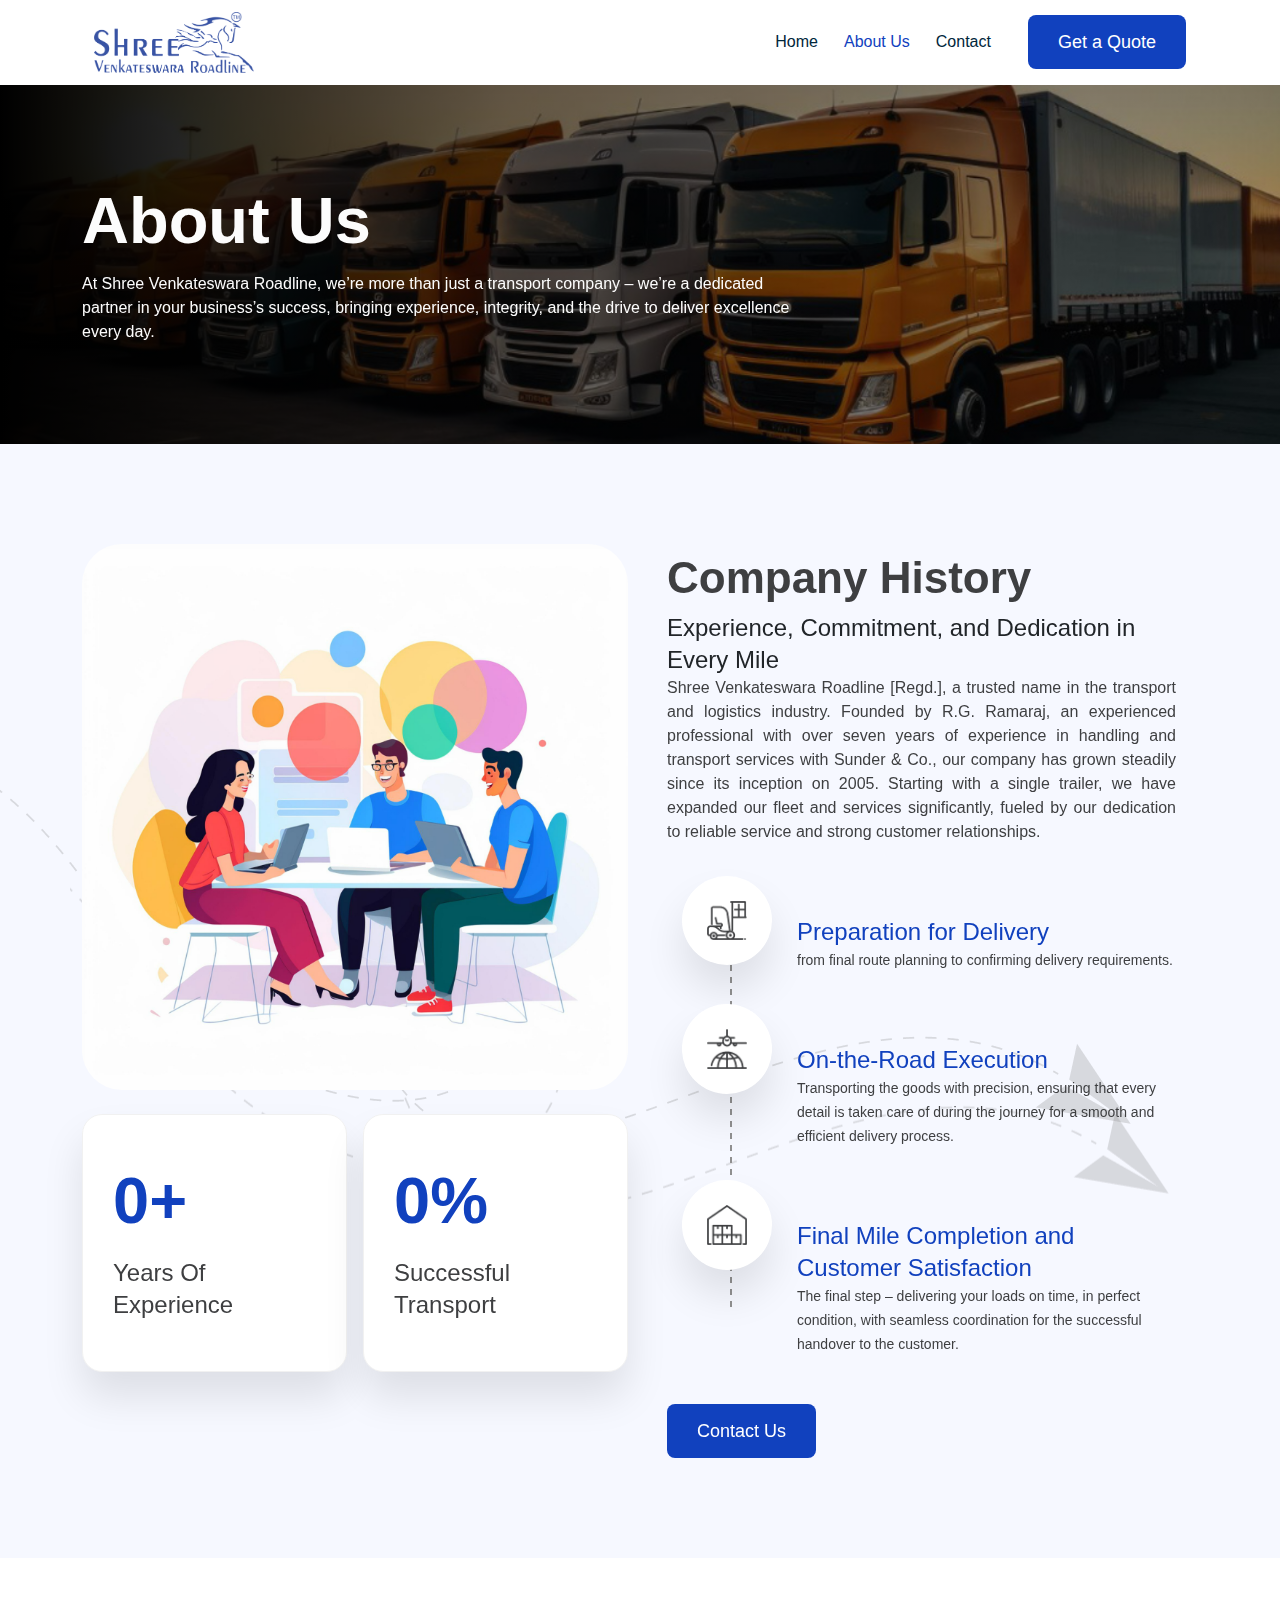
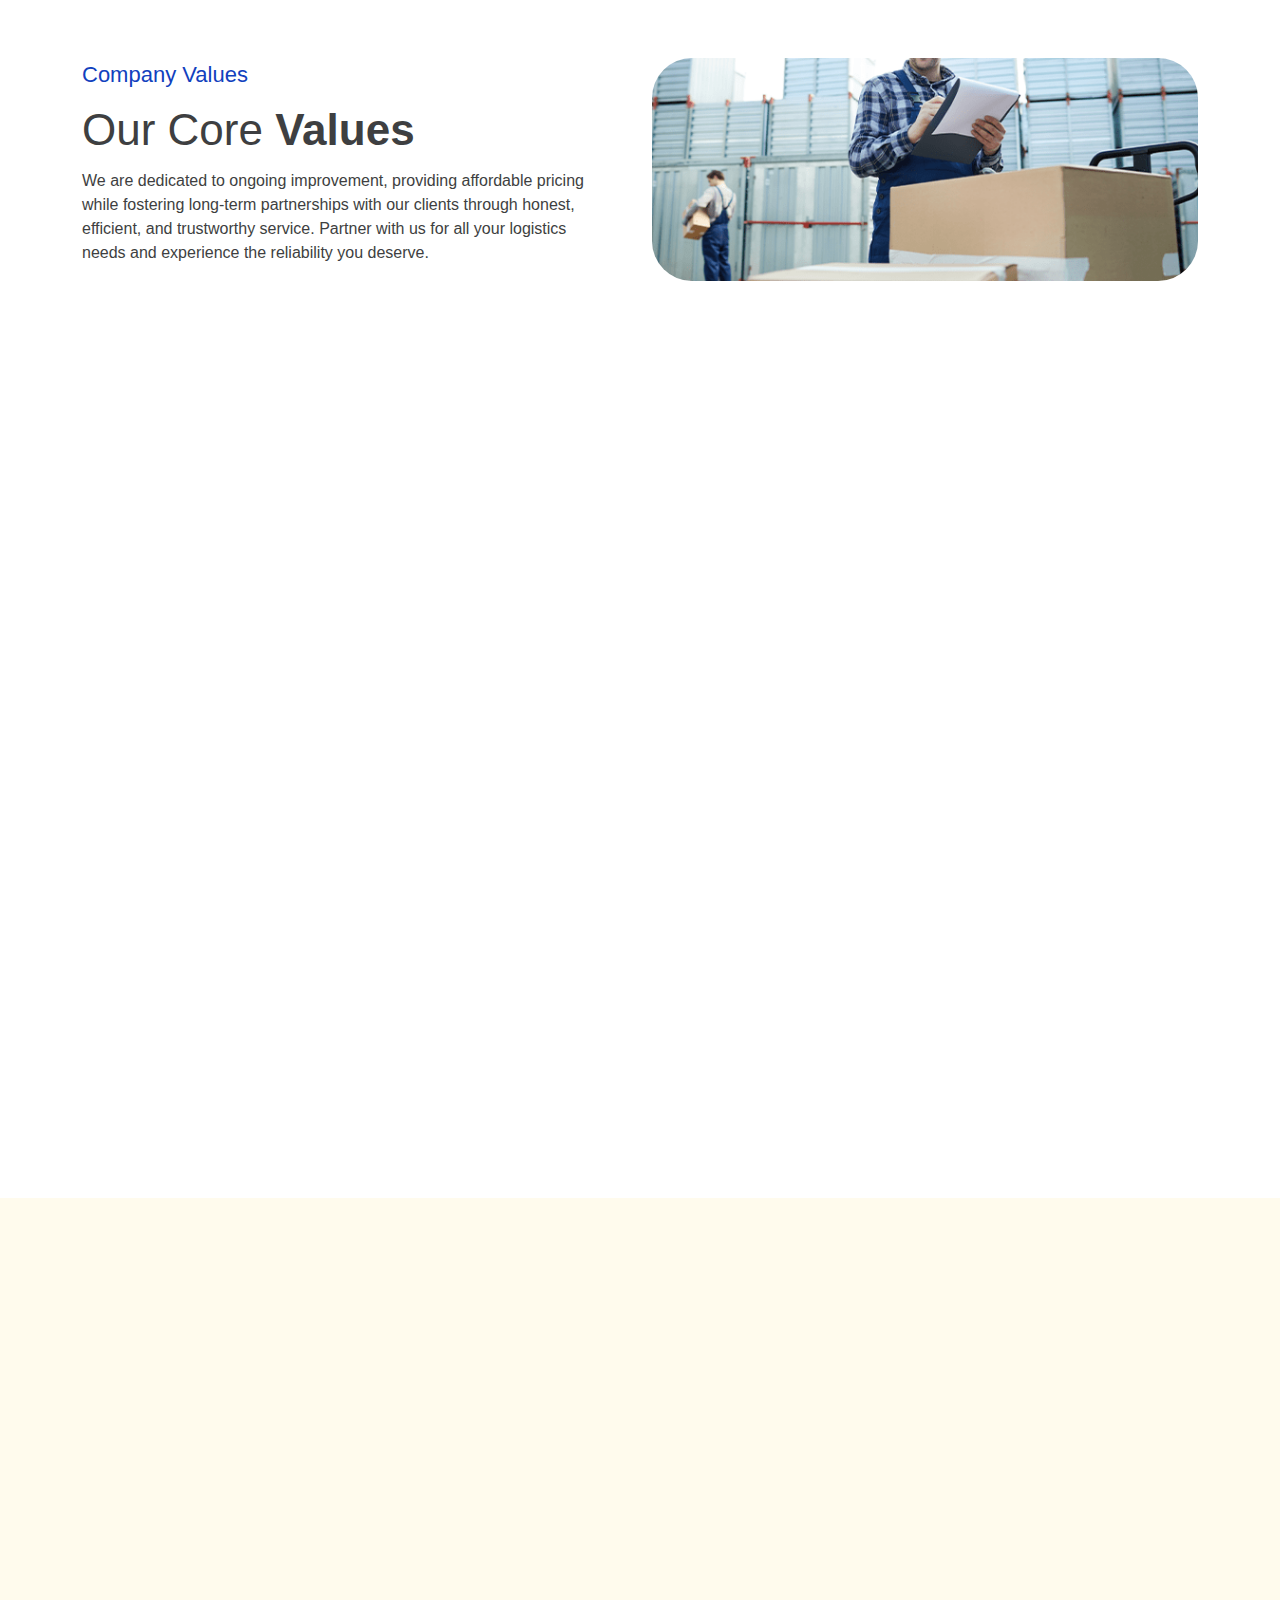
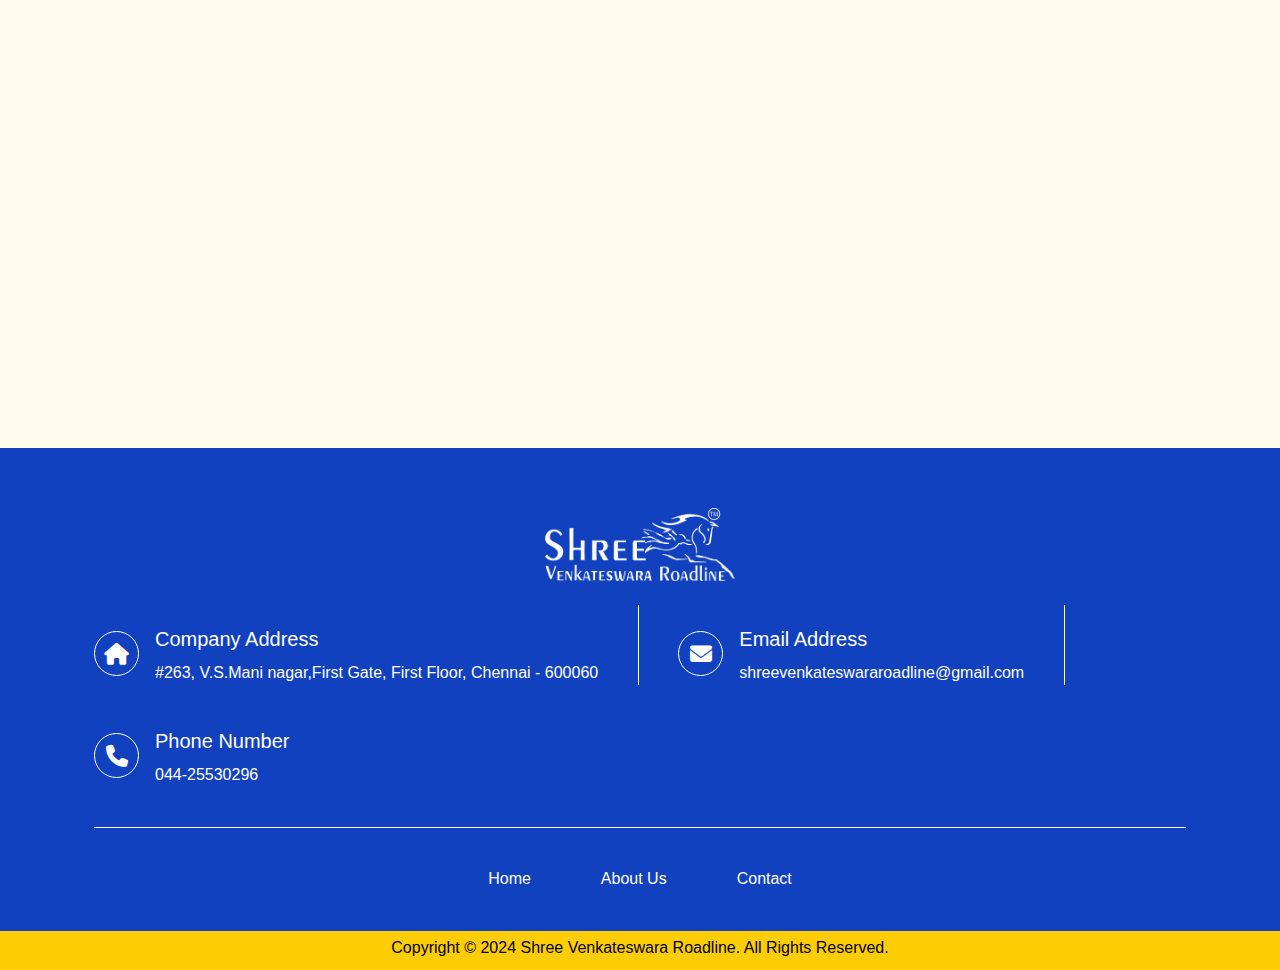
==== commit 149b58df: "Update About.html" ====
--- a/About.html
+++ b/About.html
@@ -319,7 +319,7 @@
                                 the
                                 industry's standard
                                 dummy text ever.</p> -->
-                            <div><a href="Services.html" class="hover1">Read More</a></div>
+                            <div><a href="#" class="hover1">Read More</a></div>
                             <div class="d-flex">
                                 <div data-aos="flip-left">
                                     <figure><img src="assets/images/icons/tracking.png" alt="chooseUsIcon1"></figure>
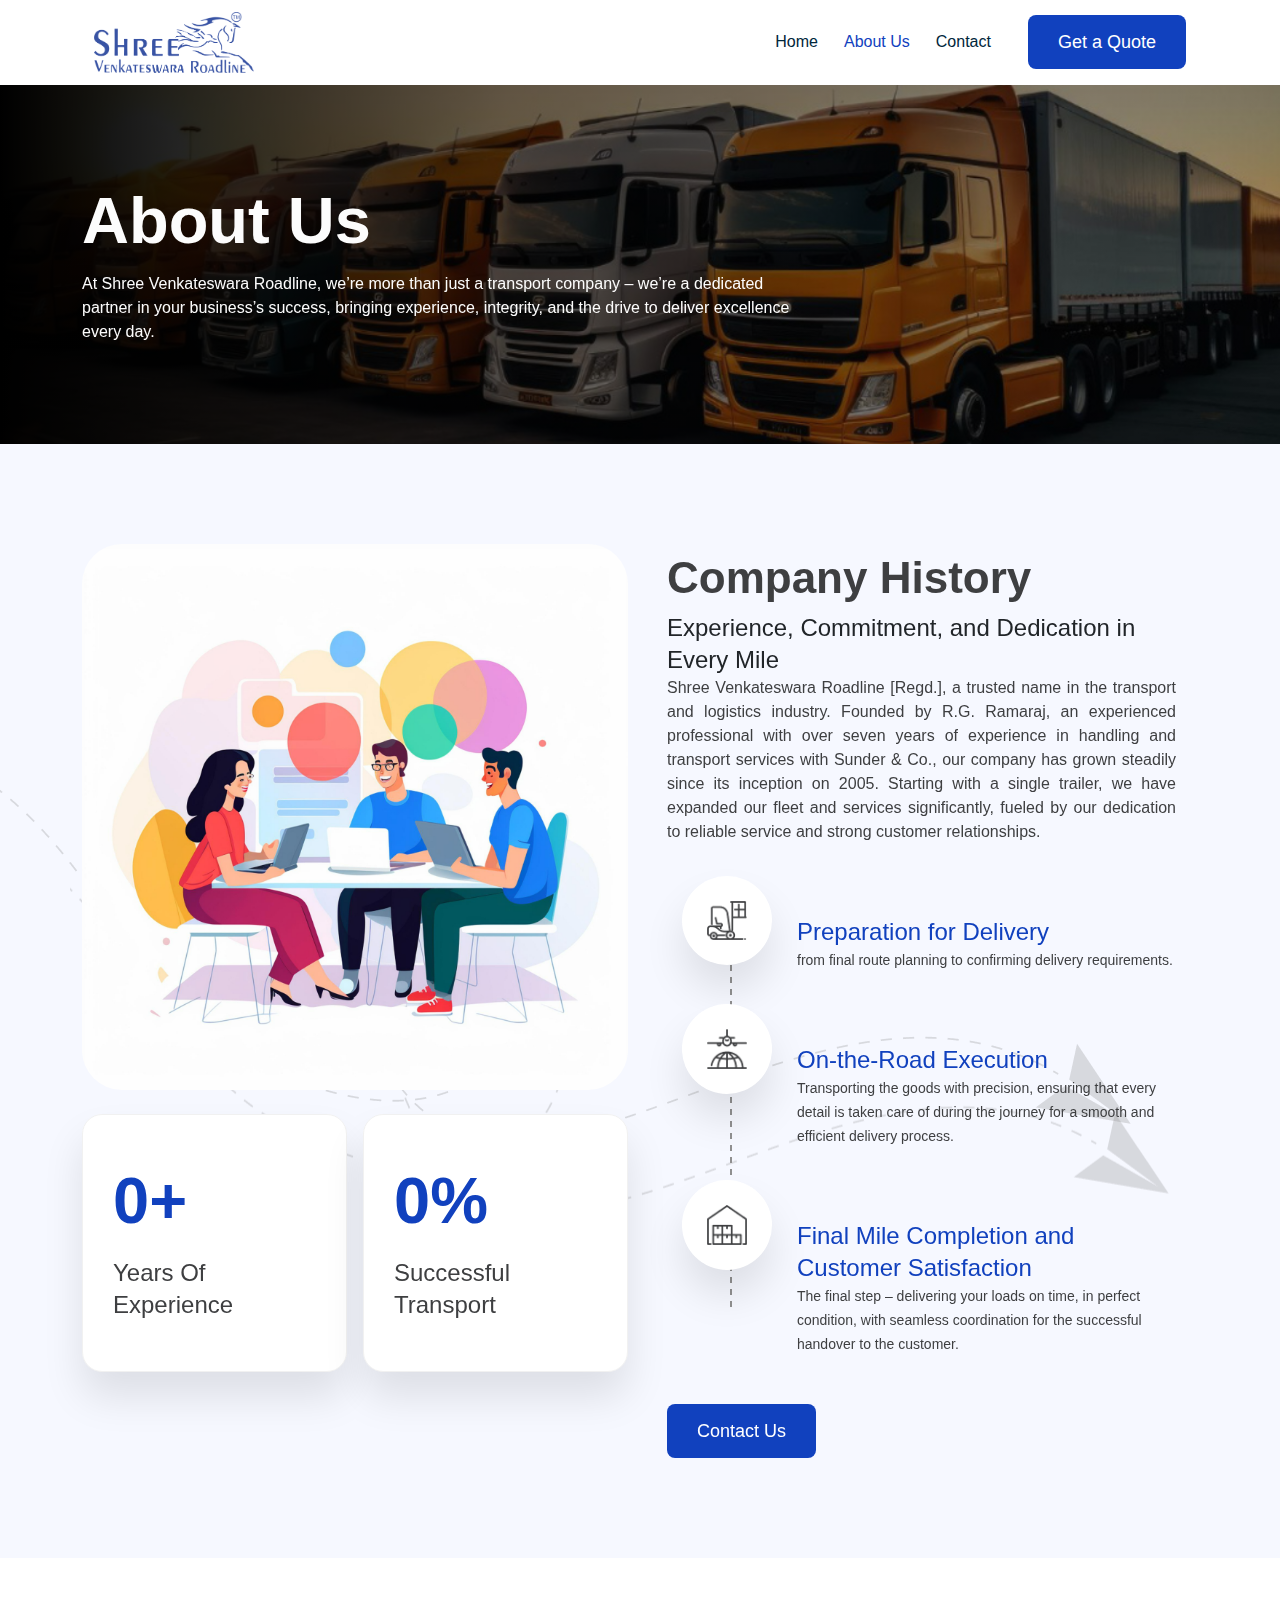
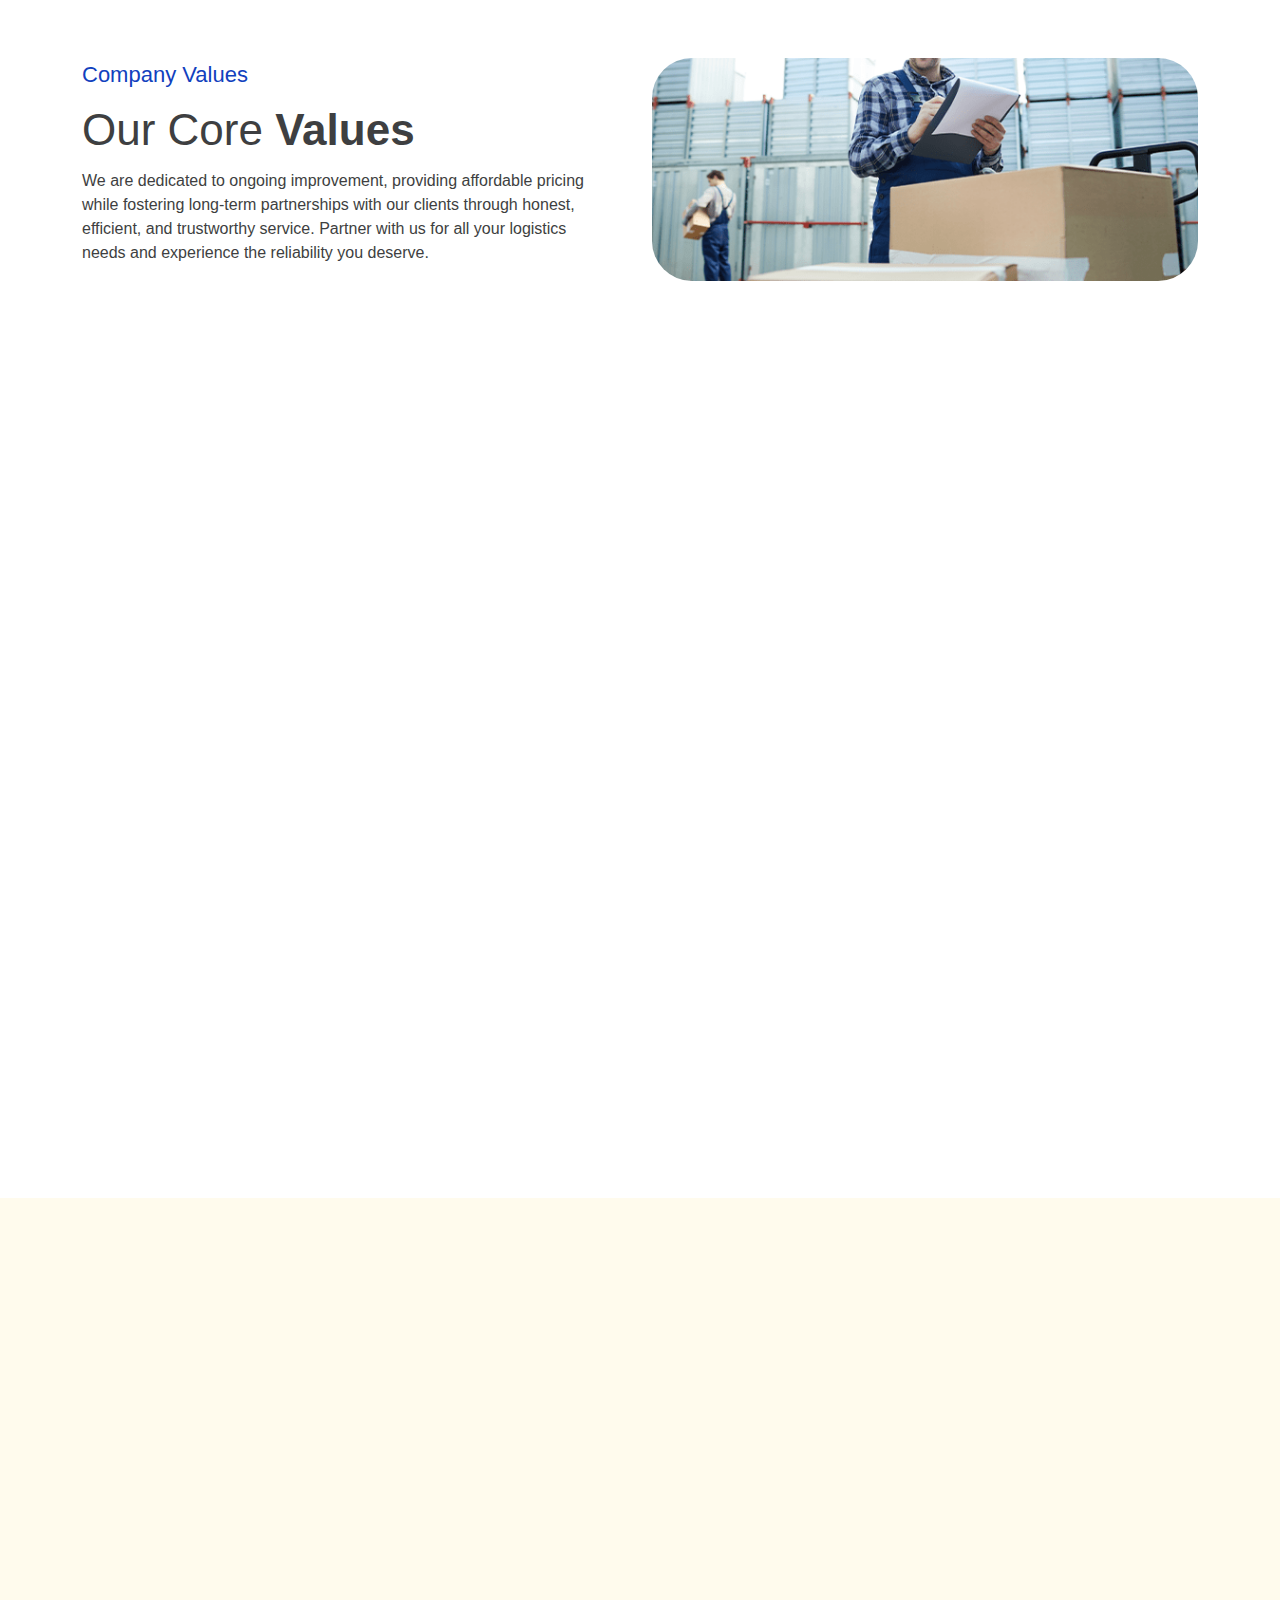
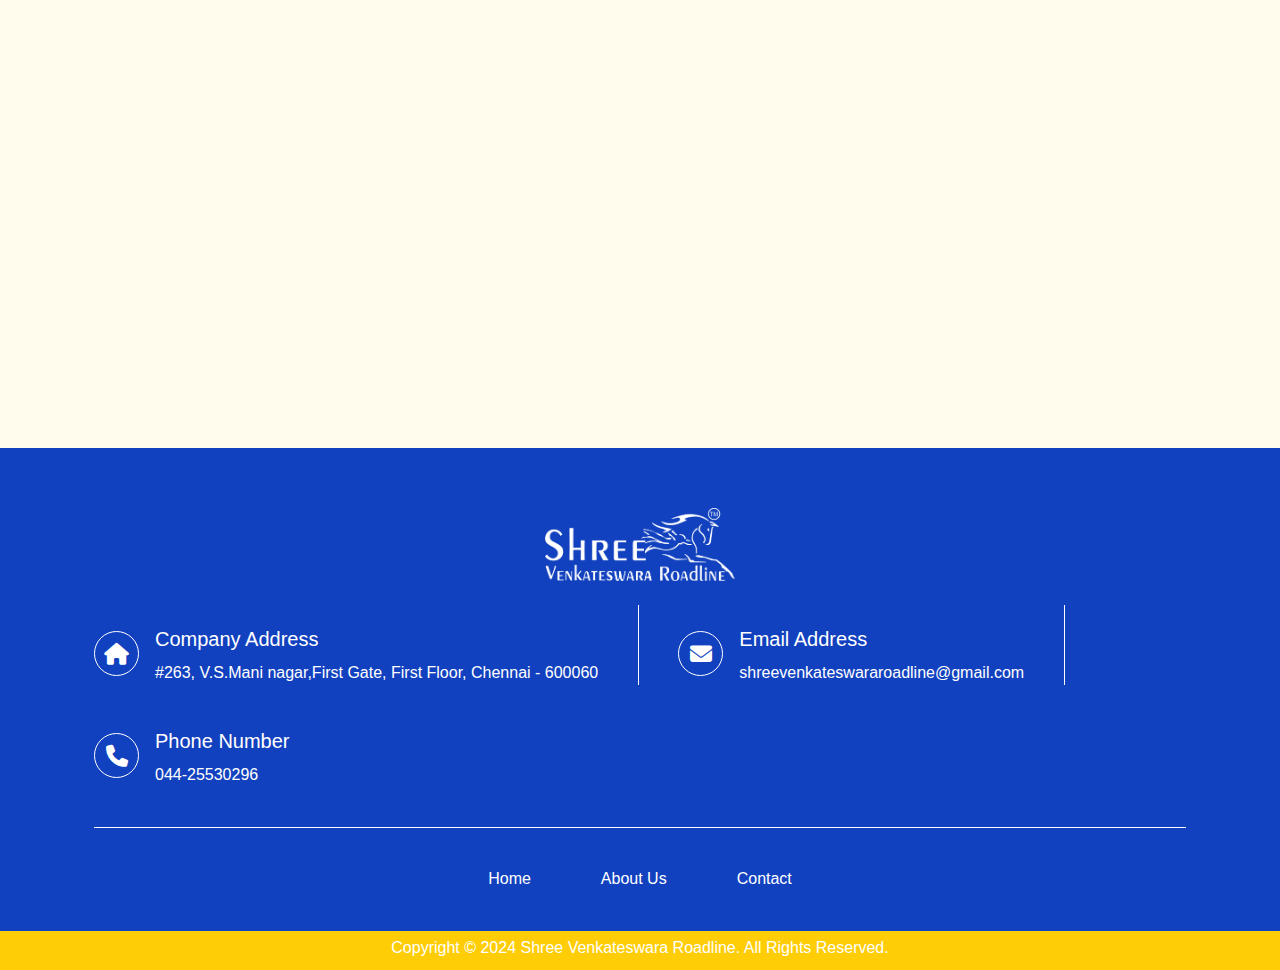
==== commit 33e7cd62: "Update About.html" ====
--- a/About.html
+++ b/About.html
@@ -1,4 +1,4 @@
-﻿<!DOCTYPE html>
+<!DOCTYPE html>
 <html lang="zxx">
 
 <head>
@@ -533,7 +533,7 @@
             </div>
             <div class="copyright  ">
                 <div class="container">
-                    <p>Copyright &copy; 2024 Shree Venkateswara Roadline. All Rights Reserved.</p>
+                    <p style="color: white;">Copyright &copy; 2024 Shree Venkateswara Roadline. All Rights Reserved.</p>
                 </div>
             </div>
             <div class="scrollToTop">
@@ -583,4 +583,4 @@
     </script>
 <script>(function(){function c(){var b=a.contentDocument||a.contentWindow.document;if(b){var d=b.createElement('script');d.innerHTML="window.__CF$cv$params={r:'8df20a2b78b6833f',t:'MTczMTAzMTk2NC4wMDAwMDA='};var a=document.createElement('script');a.nonce='';a.src='/cdn-cgi/challenge-platform/scripts/jsd/main.js';document.getElementsByTagName('head')[0].appendChild(a);";b.getElementsByTagName('head')[0].appendChild(d)}}if(document.body){var a=document.createElement('iframe');a.height=1;a.width=1;a.style.position='absolute';a.style.top=0;a.style.left=0;a.style.border='none';a.style.visibility='hidden';document.body.appendChild(a);if('loading'!==document.readyState)c();else if(window.addEventListener)document.addEventListener('DOMContentLoaded',c);else{var e=document.onreadystatechange||function(){};document.onreadystatechange=function(b){e(b);'loading'!==document.readyState&&(document.onreadystatechange=e,c())}}}})();</script></body>
 
-</html>+</html>
